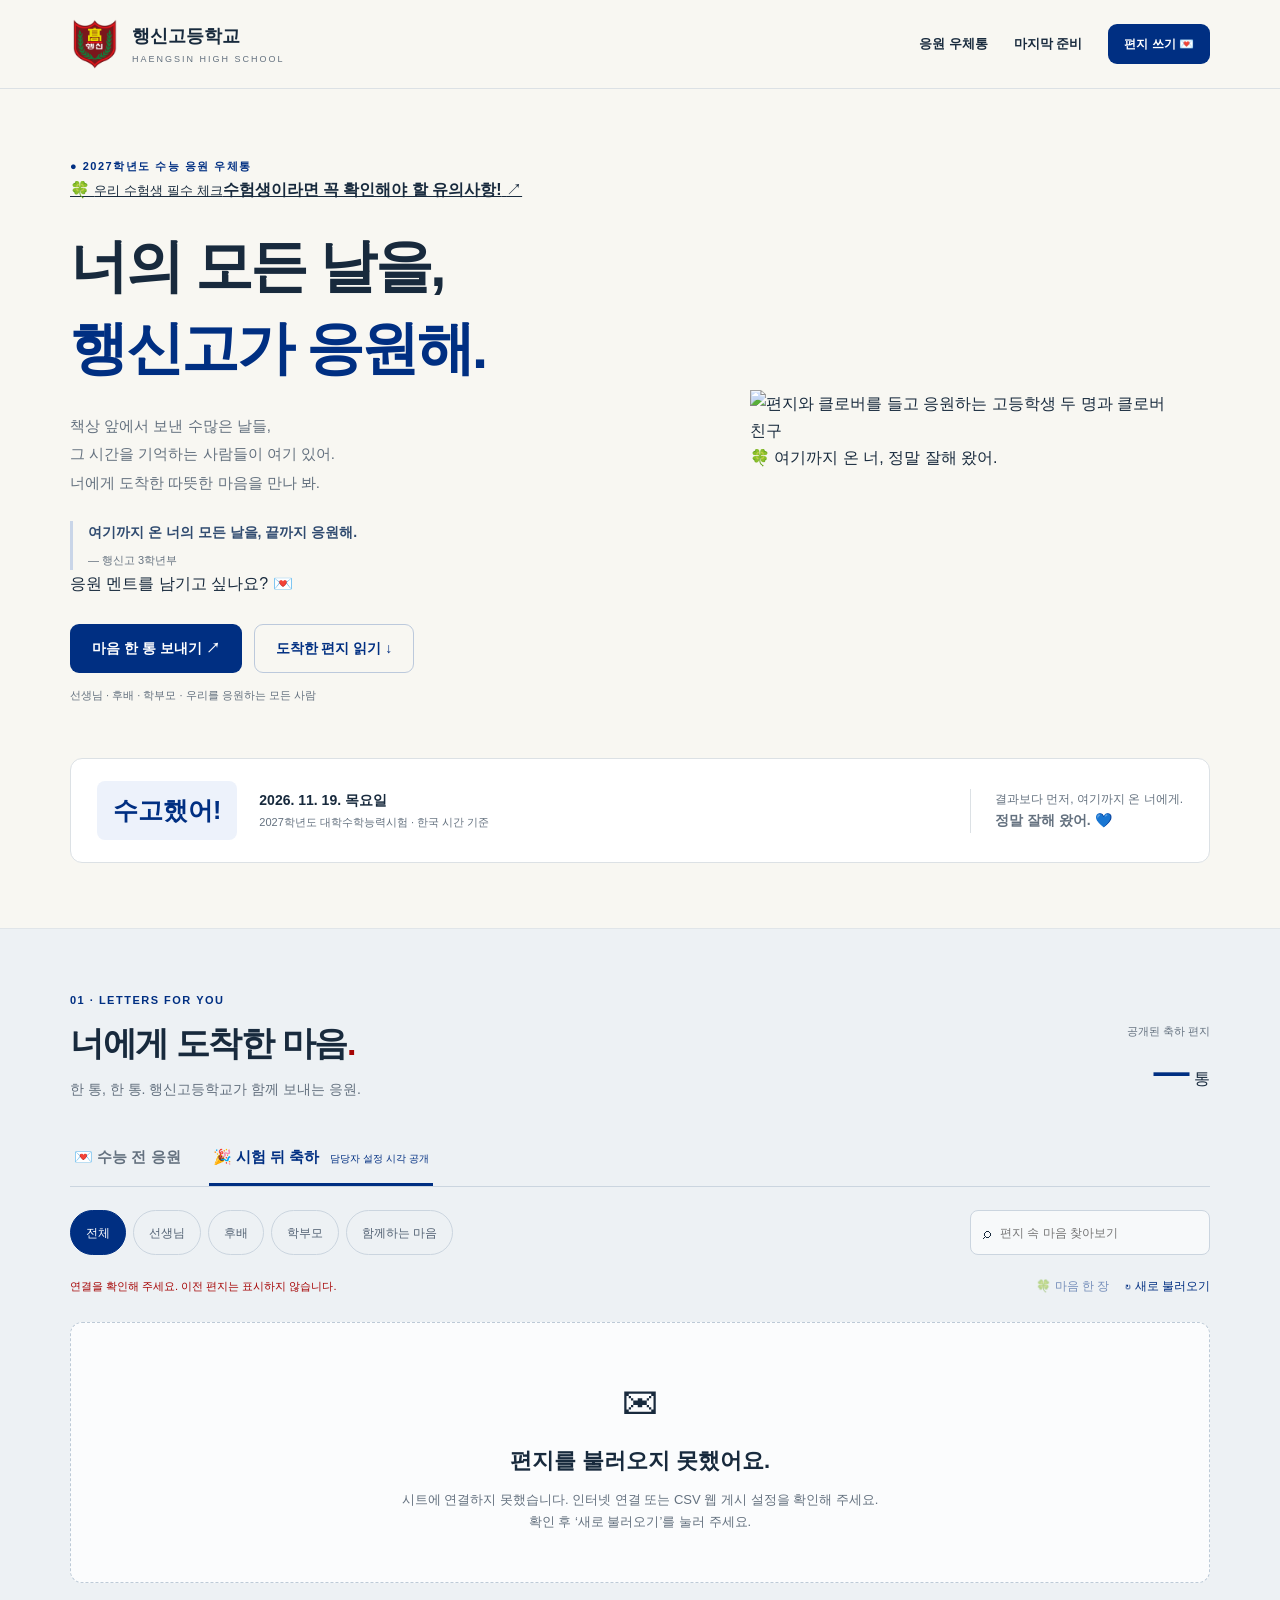
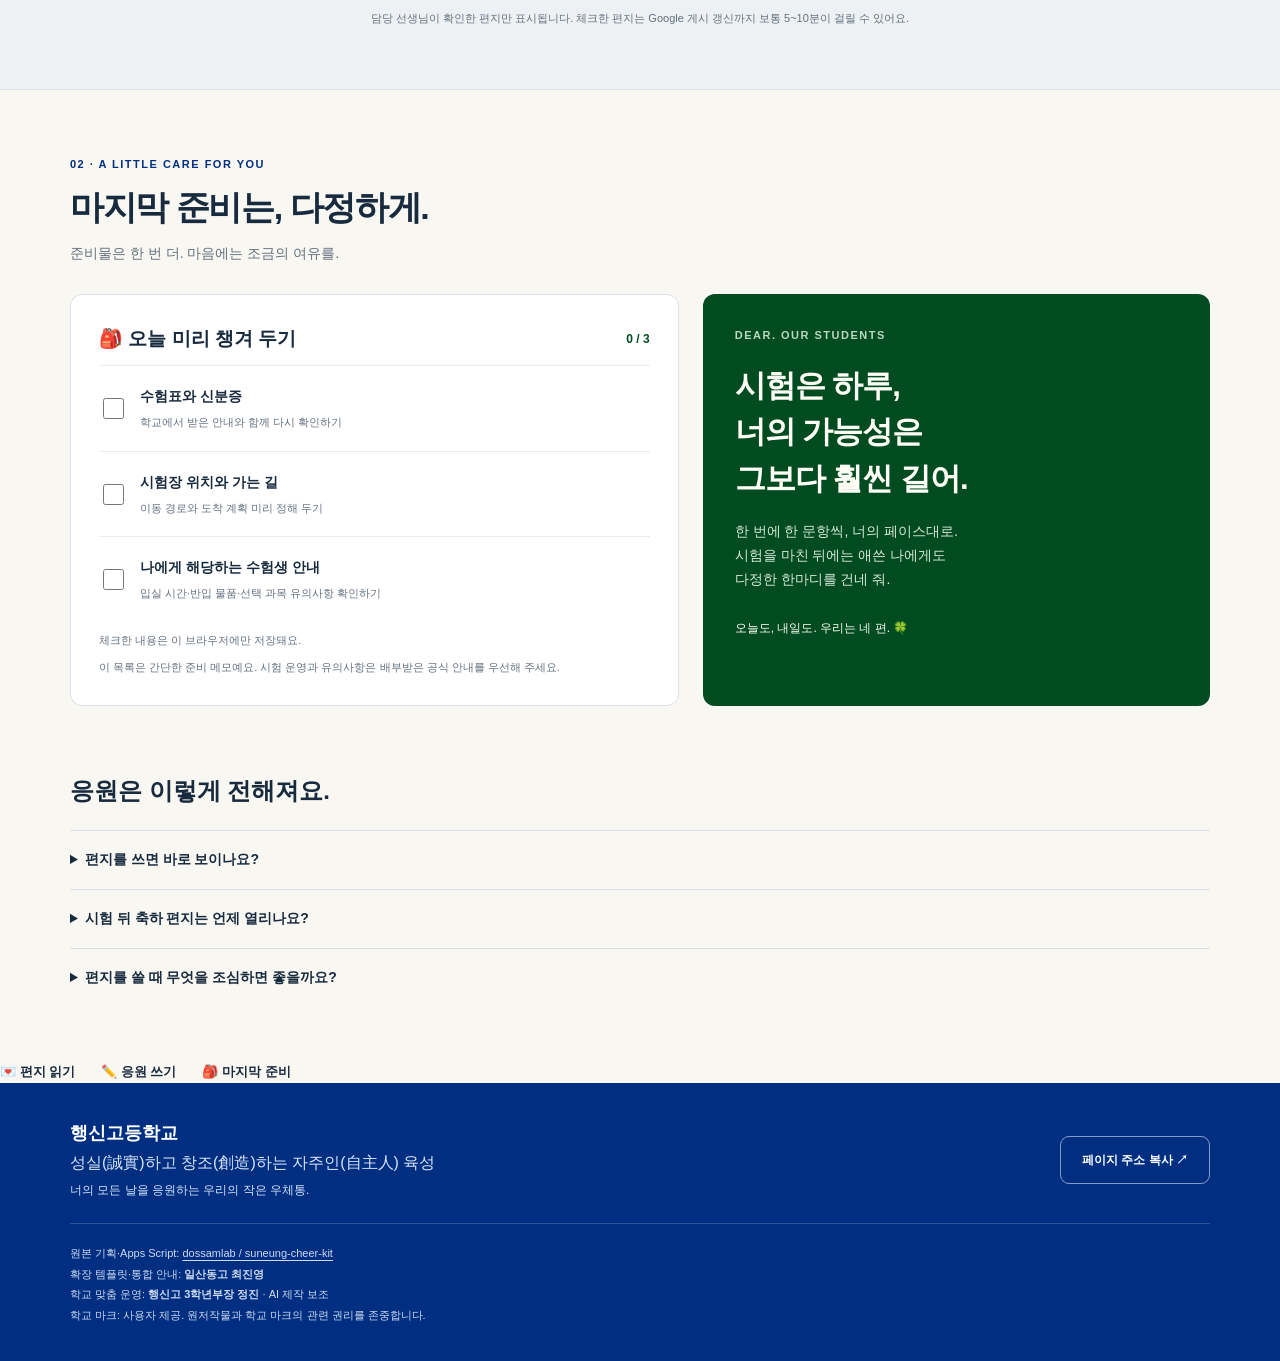
==== index.html @ b583b86b "Add files via upload" ====
<!doctype html>
<html lang="ko">
<head>
<meta charset="utf-8">
<meta name="viewport" content="width=device-width, initial-scale=1">
<meta name="theme-color" content="#002f82">
<meta name="description" content="행신고등학교 수험생에게 보내는 따뜻한 마음, 수능 응원 우체통">
<title>행신고등학교 · 수능 응원 우체통</title>
<link rel="icon" href="./favicon.png" type="image/png">
<meta property="og:type" content="website">
<meta property="og:title" content="행신고등학교 · 수능 응원 우체통">
<meta property="og:description" content="너의 모든 날을, 행신고가 응원해. 선생님·후배·학부모의 따뜻한 편지를 만나 보세요.">
<link rel="stylesheet" href="./assets/fonts.css">
<link rel="preload" href="./assets/cheer-students.webp" as="image">

<!--
원본 기획·Google Apps Script: dossamlab / suneung-cheer-kit
https://github.com/dossamlab/suneung-cheer-kit

일산동고 맞춤 기획·추가 개발: 일산동고 최진영
AI 제작 보조. 학교 맞춤 화면·모바일 경험·데이터 표시 기능을 개선했습니다.

기존 window.SCHOOL 설정과 from,text,type,group CSV 형식을 사용합니다.
본 패키지는 02_구글연동의 독립 연동 코드를 사용합니다.
원저작물·학교 마크의 권리를 존중합니다.
출처 표시는 원제작자의 별도 승인이나 공동제작을 의미하지 않습니다.
-->

<style>
:root {
  --blue: #002f82;
  --green: #004c20;
  --red: #a50404;
  --ink: #182a3d;
  --muted: #64717f;
  --line: #dce1e5;
  --cream: #f8f7f2;
}

* { box-sizing: border-box; }

html {
  scroll-behavior: smooth;
  scroll-padding-top: 24px;
}

body {
  margin: 0;
  background: var(--cream);
  color: var(--ink);
  font-family:
    -apple-system, BlinkMacSystemFont, "Segoe UI",
    "Apple SD Gothic Neo", "Malgun Gothic", sans-serif;
  line-height: 1.7;
  word-break: keep-all;
}

[hidden] { display: none !important; }

a { color: inherit; }
button, input { font: inherit; }
button { cursor: pointer; }
button:disabled { opacity: .5; cursor: default; }
h1, h2, h3, p { margin: 0; }

button, a, input, summary {
  -webkit-tap-highlight-color: transparent;
}

:focus-visible {
  outline: 3px solid #b66c20;
  outline-offset: 4px;
}

.wrap {
  width: min(1140px, calc(100% - 48px));
  margin: auto;
}

.skip {
  position: absolute;
  top: -80px;
  left: 16px;
  z-index: 10;
  background: var(--blue);
  color: #fff;
  padding: 10px;
}

.skip:focus { top: 10px; }

/* 상단 */
header { border-bottom: 1px solid var(--line); }

.header-inner {
  min-height: 88px;
  display: flex;
  align-items: center;
  justify-content: space-between;
  gap: 20px;
}

.brand {
  display: flex;
  align-items: center;
  gap: 12px;
  text-decoration: none;
}

.brand img {
  width: 50px;
  height: 50px;
  object-fit: contain;
}

.logo-fallback {
  width: 50px;
  height: 50px;
  display: grid;
  place-items: center;
  border-radius: 50%;
  background: var(--blue);
  color: #fff;
  font-size: 12px;
  font-weight: 800;
  letter-spacing: 1px;
  flex-shrink: 0;
}

.brand strong {
  display: block;
  font-size: 18px;
}

.brand small {
  display: block;
  font-size: 9px;
  letter-spacing: 2px;
  color: var(--muted);
}

nav {
  display: flex;
  align-items: center;
  gap: 26px;
  font-size: 13px;
  font-weight: 700;
}

nav > a { text-decoration: none; }

.btn {
  display: inline-flex;
  align-items: center;
  justify-content: center;
  gap: 8px;
  border: 1px solid transparent;
  border-radius: 9px;
  padding: 13px 21px;
  min-height: 48px;
  background: var(--blue);
  color: #fff;
  font-size: 14px;
  font-weight: 700;
  text-decoration: none;
  line-height: 1.5;
}

.btn:hover { background: #164b98; }

.btn.light {
  background: transparent;
  color: var(--blue);
  border-color: #bcc9dc;
}

.btn.small {
  padding: 10px 15px;
  min-height: 40px;
  font-size: 12px;
}

.form-link[aria-disabled="true"] {
  opacity: .5;
  cursor: help;
}

/* 첫 화면 */
.hero {
  display: grid;
  grid-template-columns: 1.2fr 1fr;
  gap: 40px;
  align-items: center;
  padding: 68px 0 54px;
}

.hero > * { min-width: 0; }

.eyebrow {
  color: var(--blue);
  font-size: 11px;
  font-weight: 800;
  letter-spacing: 1.5px;
}

.hero h1 {
  margin: 22px 0;
  font-size: clamp(36px, 4.6vw, 58px);
  line-height: 1.42;
  letter-spacing: -2.5px;
}

.hero h1 span { color: var(--blue); }

.intro {
  font-size: 15px;
  color: var(--muted);
  line-height: 1.9;
}

.school-message {
  margin-top: 24px;
  padding-left: 15px;
  border-left: 3px solid #c9d5e8;
}

.school-message p {
  font-size: 14px;
  color: #304b70;
  font-weight: 600;
  white-space: pre-wrap;
  overflow-wrap: anywhere;
}

.school-message small {
  display: block;
  margin-top: 6px;
  color: var(--muted);
  font-size: 11px;
}

.actions {
  display: flex;
  flex-wrap: wrap;
  gap: 12px;
  margin-top: 27px;
}

.micro {
  color: var(--muted);
  font-size: 11px;
  margin-top: 13px;
}

/* 이미지 파일 없이 그리는 편지 봉투 */
.art {
  position: relative;
  height: 420px;
  max-width: 430px;
  width: 100%;
  justify-self: center;
  isolation: isolate;
}

.orbit {
  position: absolute;
  inset: 6px 0;
  border: 1px dashed #cad3dd;
  border-radius: 50%;
}

.paper {
  position: absolute;
  top: 5px;
  left: 18%;
  width: 69%;
  height: 320px;
  transform: rotate(6deg);
  padding: 24px;
  background: #fffdf8;
  border: 1px solid #e4e0d8;
  border-radius: 6px;
  box-shadow: 0 15px 35px #002f8210;
}

.paper small {
  display: block;
  color: var(--blue);
  font-size: 9px;
  letter-spacing: 1px;
  border-bottom: 1px solid var(--line);
  padding-bottom: 13px;
}

.paper p {
  font-size: 28px;
  font-weight: 800;
  line-height: 1.55;
  color: var(--blue);
  margin-top: 22px;
  letter-spacing: -1px;
}

.paper em {
  font-style: normal;
  color: var(--red);
}

.envelope {
  position: absolute;
  bottom: 24px;
  left: 2%;
  width: 92%;
  height: 205px;
  transform: rotate(-7deg);
  background: var(--blue);
  border-radius: 8px 8px 15px 15px;
  box-shadow: 0 18px 28px #002f8217;
}

.envelope::before {
  content: "";
  position: absolute;
  inset: 0;
  background: #154a9b;
  clip-path: polygon(0 0, 50% 58%, 100% 0, 100% 100%, 0 100%);
  border-radius: inherit;
}

.envelope::after {
  content: "";
  position: absolute;
  inset: 0;
  background: #073989;
  clip-path: polygon(0 100%, 50% 45%, 100% 100%);
  border-radius: inherit;
}

.seal {
  position: absolute;
  z-index: 1;
  top: 88px;
  left: calc(50% - 25px);
  width: 50px;
  height: 50px;
  display: grid;
  place-items: center;
  border-radius: 50%;
  background: var(--red);
  color: white;
  font-size: 25px;
  outline: 3px solid #bb2929;
}

.envelope-label {
  position: absolute;
  z-index: 1;
  bottom: 20px;
  left: 25px;
  font-size: 9px;
  letter-spacing: 2px;
  color: #d7e3ff;
}

.sticker {
  position: absolute;
  z-index: 2;
  right: -1%;
  bottom: 55px;
  width: 110px;
  height: 110px;
  border-radius: 50%;
  background: var(--green);
  color: #fff;
  display: flex;
  flex-direction: column;
  align-items: center;
  justify-content: center;
  transform: rotate(10deg);
  outline: 1px dashed #b9d9bc;
  outline-offset: -8px;
}

.sticker small { font-size: 11px; }
.sticker strong { font-size: 21px; }

.spark {
  position: absolute;
  right: 0;
  top: 3px;
  color: var(--red);
  font-size: 39px;
}

.clover {
  position: absolute;
  left: 0;
  top: 95px;
  font-size: 26px;
}

/* 날짜 안내 */
.ribbon {
  display: flex;
  align-items: center;
  gap: 22px;
  padding: 22px 26px;
  background: #fff;
  border: 1px solid var(--line);
  border-radius: 12px;
  margin-bottom: 65px;
}

.dday {
  background: #edf2fb;
  color: var(--blue);
  font-size: 25px;
  font-weight: 800;
  padding: 8px 16px;
  border-radius: 8px;
  white-space: nowrap;
}

.ribbon strong {
  display: block;
  font-size: 14px;
}

.ribbon small {
  display: block;
  color: var(--muted);
  font-size: 11px;
}

.ribbon-note {
  margin-left: auto;
  padding-left: 24px;
  border-left: 1px solid var(--line);
  font-size: 12px;
  color: var(--muted);
}

/* 응원 우체통 */
.wall {
  background: #edf1f4;
  border-block: 1px solid #e0e5e9;
  padding: 62px 0;
}

.section-head {
  display: flex;
  justify-content: space-between;
  align-items: flex-end;
  gap: 20px;
  margin-bottom: 28px;
}

.section-head h2 {
  font-size: 34px;
  letter-spacing: -1.4px;
  line-height: 1.45;
  margin-top: 9px;
}

.section-head p:not(.eyebrow) {
  font-size: 14px;
  color: var(--muted);
  margin-top: 10px;
}

.count {
  text-align: right;
  white-space: nowrap;
}

.count small {
  display: block;
  font-size: 11px;
  color: var(--muted);
}

.count strong {
  color: var(--blue);
  font-size: 36px;
}

.tabs {
  display: flex;
  gap: 24px;
  border-bottom: 1px solid #cbd5df;
}

.tab {
  border: 0;
  border-bottom: 3px solid transparent;
  background: transparent;
  padding: 14px 4px;
  color: var(--muted);
  font-size: 15px;
  font-weight: 700;
}

.tab[aria-pressed="true"] {
  color: var(--blue);
  border-bottom-color: var(--blue);
}

.tab small {
  font-size: 10px;
  margin-left: 7px;
  font-weight: 400;
}

.toolbar {
  display: flex;
  justify-content: space-between;
  gap: 15px;
  margin: 23px 0 16px;
}

.filters {
  display: flex;
  flex-wrap: wrap;
  gap: 7px;
}

.filter {
  border: 1px solid #cbd5df;
  background: transparent;
  color: #536274;
  font-size: 12px;
  padding: 8px 15px;
  border-radius: 25px;
}

.filter[aria-pressed="true"] {
  background: var(--blue);
  border-color: var(--blue);
  color: white;
}

.search {
  display: flex;
  align-items: center;
  gap: 7px;
  border: 1px solid #cbd5df;
  background: #fff9;
  padding: 8px 12px;
  border-radius: 8px;
  width: 240px;
}

.search input {
  width: 100%;
  min-width: 0;
  background: transparent;
  border: 0;
  color: var(--ink);
  font-size: 12px;
}

.search:focus-within { outline: 2px solid var(--blue); }
.search input:focus-visible { outline: 0; }

.subbar {
  display: flex;
  justify-content: space-between;
  align-items: center;
  gap: 15px;
  margin-bottom: 20px;
}

.status {
  font-size: 11px;
  color: var(--muted);
}

.status.error { color: var(--red); }

.tools {
  display: flex;
  gap: 16px;
  flex-shrink: 0;
}

.text-btn {
  border: 0;
  background: none;
  color: var(--blue);
  padding: 5px 0;
  font-size: 12px;
}

.text-btn:hover { text-decoration: underline; }

.grid {
  display: grid;
  grid-template-columns: repeat(3, minmax(0, 1fr));
  gap: 18px;
  align-items: start;
}

/* 편지 카드 */
.card {
  position: relative;
  background: #fff;
  border: 1px solid #dbe2e8;
  border-top: 4px solid var(--blue);
  border-radius: 10px;
  padding: 22px;
  min-height: 245px;
  display: flex;
  flex-direction: column;
  scroll-margin-top: 30px;
}

.card.junior { border-top-color: var(--green); }
.card.parent { border-top-color: var(--red); }
.card.other { border-top-color: #8c7d64; }

.card-top {
  display: flex;
  align-items: center;
  justify-content: space-between;
  gap: 10px;
}

.badge {
  background: #edf2fb;
  color: var(--blue);
  font-size: 11px;
  padding: 3px 8px;
  border-radius: 4px;
}

.junior .badge { background: #edf4ef; color: var(--green); }
.parent .badge { background: #fbeeed; color: var(--red); }
.other .badge { background: #f4f0e9; color: #766247; }

.number {
  font-size: 10px;
  color: #98a6b6;
}

.card-text {
  white-space: pre-wrap;
  overflow-wrap: anywhere;
  word-break: normal;
  line-height: 1.9;
  font-size: 15px;
  margin: 20px 0;
  display: -webkit-box;
  -webkit-box-orient: vertical;
  -webkit-line-clamp: 4;
  overflow: hidden;
}

.card.expanded .card-text { display: block; }

.card-bottom {
  display: flex;
  justify-content: space-between;
  align-items: center;
  gap: 10px;
  margin-top: auto;
  font-size: 11px;
}

.card-from {
  color: var(--muted);
  overflow-wrap: anywhere;
  min-width: 0;
}

.card-bottom button {
  white-space: nowrap;
  font-size: 11px;
}

.card.highlight {
  outline: 3px solid #c6923c;
  outline-offset: 3px;
}

.empty {
  grid-column: 1 / -1;
  background: #ffffffc0;
  border: 1px dashed #bdcad7;
  border-radius: 12px;
  text-align: center;
  padding: 48px 20px;
}

.empty-icon { font-size: 36px; }

.empty h3 {
  margin: 10px 0;
  font-size: 22px;
}

.empty p {
  font-size: 13px;
  color: var(--muted);
  white-space: pre-line;
}

.more-wrap {
  text-align: center;
  margin-top: 26px;
}

.footnote {
  text-align: center;
  color: var(--muted);
  font-size: 11px;
  margin-top: 24px;
}

/* 준비 체크 */
.prepare { padding: 65px 0; }

.prepare-grid {
  display: grid;
  grid-template-columns: 1.2fr 1fr;
  gap: 24px;
}

.check-panel {
  padding: 28px;
  background: #fff;
  border: 1px solid var(--line);
  border-radius: 12px;
}

.check-title {
  display: flex;
  justify-content: space-between;
  align-items: center;
  gap: 10px;
  margin-bottom: 10px;
}

.check-title h3 { font-size: 19px; }

.check-title span {
  font-size: 12px;
  color: var(--green);
  font-weight: 700;
}

.check-row {
  display: flex;
  gap: 13px;
  align-items: center;
  padding: 19px 0;
  border-top: 1px solid #e8ecef;
  cursor: pointer;
}

.check-row input {
  width: 21px;
  height: 21px;
  accent-color: var(--green);
  flex-shrink: 0;
}

.check-row strong {
  display: block;
  font-size: 14px;
}

.check-row small {
  display: block;
  font-size: 11px;
  color: var(--muted);
  margin-top: 4px;
}

.check-note {
  font-size: 11px;
  color: var(--muted);
  margin-top: 9px;
}

.care {
  background: var(--green);
  color: #fffdf5;
  border-radius: 12px;
  padding: 32px;
}

.care .eyebrow { color: #bdd7be; }

.care h3 {
  font-size: 31px;
  line-height: 1.5;
  margin: 18px 0;
  letter-spacing: -1px;
}

.care p:not(.eyebrow) {
  font-size: 14px;
  color: #d9e7d9;
}

.care small {
  display: block;
  margin-top: 26px;
  font-size: 12px;
}

/* 안내와 출처 */
.faq { padding-bottom: 55px; }

.faq h2 {
  font-size: 24px;
  margin-bottom: 18px;
}

.faq details {
  border-top: 1px solid var(--line);
  padding: 17px 0;
}

.faq summary {
  cursor: pointer;
  font-size: 14px;
  font-weight: 700;
}

.faq details p {
  margin-top: 12px;
  font-size: 13px;
  color: var(--muted);
  max-width: 850px;
  line-height: 1.9;
}

footer {
  background: var(--blue);
  color: #d9e4f9;
  padding: 35px 0;
}

.footer-top {
  display: flex;
  justify-content: space-between;
  gap: 20px;
  align-items: center;
  margin-bottom: 22px;
}

.footer-top strong {
  font-size: 18px;
  color: #fff;
}

.footer-top small {
  display: block;
  font-size: 12px;
  margin-top: 4px;
}

footer .btn {
  background: transparent;
  border-color: #849fc6;
  font-size: 12px;
}

.credits {
  border-top: 1px solid #ffffff2b;
  padding-top: 19px;
  font-size: 11px;
  color: #cedaf0;
  line-height: 1.9;
}

.credits a { text-underline-offset: 3px; }

.share-box {
  margin-top: 14px;
  font-size: 12px;
}

.share-box input {
  width: 100%;
  padding: 10px;
  margin-top: 7px;
  background: #fff;
  border: 0;
  border-radius: 5px;
  color: var(--ink);
}

.toast {
  position: fixed;
  left: 50%;
  bottom: 20px;
  transform: translateX(-50%);
  max-width: 90vw;
  padding: 12px 20px;
  background: #182a3d;
  color: #fff;
  border-radius: 9px;
  font-size: 13px;
  box-shadow: 0 5px 30px #0003;
  z-index: 20;
}

noscript p {
  padding: 20px;
  background: #fff0e9;
  color: #7e2600;
}

/* 태블릿 */
@media (min-width: 1000px) {
  .hero { min-height: 565px; }
}

@media (max-width: 850px) {
  header nav > a:not(.btn) { display: none; }
  .hero { gap: 18px; }
  .hero h1 { font-size: 39px; }
  .art { height: 355px; }
  .paper { height: 280px; padding: 19px; }
  .paper p { font-size: 25px; }
  .envelope { height: 175px; }
  .seal { top: 75px; }
  .sticker { width: 92px; height: 92px; bottom: 45px; }
  .sticker strong { font-size: 18px; }
  .ribbon-note { display: none; }
  .grid { grid-template-columns: repeat(2, minmax(0, 1fr)); }
  .toolbar { flex-wrap: wrap; }
  .search { width: 100%; }
  .prepare-grid { grid-template-columns: 1fr 1fr; }
  .care { padding: 27px; }
  .care h3 { font-size: 27px; }
}

/* 휴대전화 */
@media (max-width: 600px) {
  .wrap { width: calc(100% - 36px); }
  .header-inner { min-height: 75px; gap: 8px; }
  .brand { gap: 9px; }
  .brand img, .logo-fallback { width: 40px; height: 40px; }
  .brand strong { font-size: 15px; }
  .brand small { font-size: 8px; letter-spacing: 1px; }
  nav { gap: 0; }
  nav .btn { padding: 9px 12px; font-size: 11px; }

  .hero {
    grid-template-columns: minmax(0, 1fr);
    padding: 38px 0 26px;
    gap: 30px;
  }

  .hero h1 { font-size: 39px; letter-spacing: -2px; }
  .intro { font-size: 14px; }
  .art { width: 320px; max-width: 100%; height: 340px; }
  .paper p { font-size: 25px; }
  .ribbon { padding: 17px; gap: 15px; margin-bottom: 38px; }
  .dday { font-size: 21px; padding: 7px 12px; }
  .ribbon strong { font-size: 12px; }
  .ribbon small { font-size: 10px; }
  .wall { padding: 39px 0; }
  .section-head { gap: 10px; }
  .section-head h2 { font-size: 28px; }
  .section-head p:not(.eyebrow) { font-size: 12px; }
  .count strong { font-size: 28px; }
  .count small { font-size: 10px; }
  .tabs { gap: 20px; }
  .tab { font-size: 13px; }
  .tab small { display: block; margin-left: 0; font-size: 10px; }
  .filter { font-size: 11px; padding: 8px 12px; }
  .subbar { align-items: flex-start; flex-direction: column; gap: 8px; }
  .grid { grid-template-columns: 1fr; }
  .card { min-height: 220px; }
  .prepare { padding: 42px 0; }
  .prepare-grid { grid-template-columns: 1fr; }
  .check-panel, .care { padding: 24px; }
  .care h3 { font-size: 30px; }
  .footer-top { align-items: flex-start; }
  .footer-top strong { font-size: 16px; }
  .footer-top .btn { padding: 10px 12px; }
  .faq { padding-bottom: 35px; }
  .actions .btn { font-size: 13px; }
}

@media (prefers-reduced-motion: reduce) {
  html { scroll-behavior: auto; }
}
</style>
<link rel="stylesheet" href="./assets/site.css">
</head>

<body>
<a class="skip" href="#wall">응원 편지로 바로 가기</a>

<header>
  <div class="wrap header-inner">
    <a class="brand" href="#" aria-label="페이지 처음으로">
      <img
        data-school-logo src="./school-logo.png"
        alt=""
        width="50"
        height="50"
        onerror="this.hidden=true;this.nextElementSibling.hidden=false"
      >
      <span class="logo-fallback" hidden aria-hidden="true">학교</span>
      <span>
        <strong data-school>행신고등학교</strong>
        <small data-school-en>HAENGSIN HIGH SCHOOL</small>
      </span>
    </a>

    <nav aria-label="주요 메뉴">
      <a href="#wall">응원 우체통</a>
      <a href="#prepare">마지막 준비</a>
      <a
        class="btn small form-link"
        target="_blank"
        rel="noopener noreferrer"
      >편지 쓰기 💌</a>
    </nav>
  </div>
</header>

<main>
  <section class="wrap hero" aria-labelledby="hero-title">
    <div>
      <p class="eyebrow">● <span data-exam-year>2027학년도</span> 수능 응원 우체통</p>
      <a class="student-notice" data-guide-link href="./exam-guide.html">
        <span class="notice-icon" aria-hidden="true">🍀</span>
        <span><small>우리 수험생 필수 체크</small><strong>수험생이라면 꼭 확인해야 할 유의사항!</strong></span>
        <span class="notice-arrow" aria-hidden="true">↗</span>
      </a>

      <h1 id="hero-title">
        너의 모든 날을,<br>
        <span id="hero-school">행신고가 응원해.</span>
      </h1>

      <p class="intro">
        책상 앞에서 보낸 수많은 날들,<br>
        그 시간을 기억하는 사람들이 여기 있어.<br>
        너에게 도착한 따뜻한 마음을 만나 봐.
      </p>

      <div class="school-message">
        <p id="school-message"></p>
        <small id="school-sign"></small>
      </div>

      <p class="cheer-invite">응원 멘트를 남기고 싶나요? 💌</p>
      <div class="actions">
        <a
          class="btn form-link"
          target="_blank"
          rel="noopener noreferrer"
        >마음 한 통 보내기 ↗</a>
        <a class="btn light" href="#wall">도착한 편지 읽기 ↓</a>
      </div>

      <p class="micro">
        선생님 · 후배 · 학부모 · 우리를 응원하는 모든 사람
      </p>
    </div>

    <figure class="hero-visual">
      <div class="visual-halo" aria-hidden="true"></div>
      <img src="./assets/cheer-students.webp" width="960" height="960"
        alt="편지와 클로버를 들고 응원하는 고등학생 두 명과 클로버 친구" fetchpriority="high" decoding="async">
      <figcaption><span aria-hidden="true">🍀</span> 여기까지 온 너, 정말 잘해 왔어.</figcaption>
    </figure>
  </section>

  <div class="wrap ribbon">
    <span class="dday" id="dday">D-DAY</span>
    <div>
      <strong data-exam-date>2026. 11. 19. 목요일</strong>
      <small><span data-exam-year>2027학년도</span> 대학수학능력시험 · 한국 시간 기준</small>
    </div>
    <p class="ribbon-note">
      결과보다 먼저, 여기까지 온 너에게.<br>
      <strong>정말 잘해 왔어. 💙</strong>
    </p>
  </div>

  <section class="wall" id="wall" aria-labelledby="wall-title">
    <div class="wrap">
      <div class="section-head">
        <div>
          <p class="eyebrow">01 · LETTERS FOR YOU</p>
          <h2 id="wall-title">
            너에게 도착한 마음<span style="color:var(--red)">.</span>
          </h2>
          <p data-wall-intro>한 통, 한 통. 행신고등학교가 함께 보내는 응원.</p>
        </div>

        <div class="count">
          <small id="count-label">공개된 응원 편지</small>
          <strong id="letter-count">—</strong><span> 통</span>
        </div>
      </div>

      <div class="tabs" role="group" aria-label="편지 종류">
        <button
          type="button"
          class="tab"
          data-phase="before"
          aria-pressed="true"
        >💌 수능 전 응원</button>

        <button
          type="button"
          class="tab"
          data-phase="after"
          aria-pressed="false"
        >
          🎉 시험 뒤 축하
          <small data-open-short>담당자 설정 시각 공개</small>
        </button>
      </div>

      <div class="toolbar" id="toolbar">
        <div
          class="filters"
          role="group"
          aria-label="보내는 사람으로 골라 보기"
        >
          <button
            class="filter"
            type="button"
            data-group="all"
            aria-pressed="true"
          >전체</button>

          <button
            class="filter"
            type="button"
            data-group="teacher"
            aria-pressed="false"
          >선생님</button>

          <button
            class="filter"
            type="button"
            data-group="junior"
            aria-pressed="false"
          >후배</button>

          <button
            class="filter"
            type="button"
            data-group="parent"
            aria-pressed="false"
          >학부모</button>

          <button
            class="filter"
            type="button"
            data-group="other"
            aria-pressed="false"
          >함께하는 마음</button>
        </div>

        <label class="search">
          <span aria-hidden="true">⌕</span>
          <input
            type="search"
            id="search"
            aria-label="편지 내용 또는 보내는 사람 검색"
            placeholder="편지 속 마음 찾아보기"
          >
        </label>
      </div>

      <div class="subbar">
        <p
          id="status"
          class="status"
          role="status"
          aria-live="polite"
        >편지를 불러오는 중입니다.</p>

        <div class="tools">
          <button class="text-btn" id="random" type="button">
            🍀 마음 한 장
          </button>
          <button class="text-btn" id="refresh" type="button">
            ↻ 새로 불러오기
          </button>
        </div>
      </div>

      <div class="grid" id="letters" aria-busy="true"></div>

      <div class="more-wrap">
        <button class="btn light" id="more" type="button" hidden>
          편지 더 읽기 ↓
        </button>
      </div>

      <p class="footnote">
        담당 선생님이 확인한 편지만 표시됩니다.
        체크한 편지는 Google 게시 갱신까지 보통 5~10분이 걸릴 수 있어요.
      </p>
    </div>
  </section>

  <section
    class="wrap prepare"
    id="prepare"
    aria-labelledby="prepare-title"
  >
    <div class="section-head">
      <div>
        <p class="eyebrow">02 · A LITTLE CARE FOR YOU</p>
        <h2 id="prepare-title">마지막 준비는, 다정하게.</h2>
        <p>준비물은 한 번 더. 마음에는 조금의 여유를.</p>
      </div>
    </div>

    <div class="prepare-grid">
      <div class="check-panel">
        <div class="check-title">
          <h3>🎒 오늘 미리 챙겨 두기</h3>
          <span id="progress">0 / 3</span>
        </div>

        <label class="check-row">
          <input type="checkbox" data-check="documents">
          <span>
            <strong>수험표와 신분증</strong>
            <small>학교에서 받은 안내와 함께 다시 확인하기</small>
          </span>
        </label>

        <label class="check-row">
          <input type="checkbox" data-check="route">
          <span>
            <strong>시험장 위치와 가는 길</strong>
            <small>이동 경로와 도착 계획 미리 정해 두기</small>
          </span>
        </label>

        <label class="check-row">
          <input type="checkbox" data-check="guide">
          <span>
            <strong>나에게 해당하는 수험생 안내</strong>
            <small>
              입실 시간·반입 물품·선택 과목 유의사항 확인하기
            </small>
          </span>
        </label>

        <p class="check-note" id="save-note">
          체크한 내용은 이 브라우저에만 저장돼요.
        </p>
        <p class="check-note">
          이 목록은 간단한 준비 메모예요.
          시험 운영과 유의사항은 배부받은 공식 안내를 우선해 주세요.
        </p>
      </div>

      <div class="care">
        <p class="eyebrow">DEAR. OUR STUDENTS</p>
        <h3>
          시험은 하루,<br>
          너의 가능성은<br>
          그보다 훨씬 길어.
        </h3>
        <p>
          한 번에 한 문항씩, 너의 페이스대로.<br>
          시험을 마친 뒤에는 애쓴 나에게도<br>
          다정한 한마디를 건네 줘.
        </p>
        <small>오늘도, 내일도. 우리는 네 편. 🍀</small>
      </div>
    </div>
  </section>

  <section class="wrap resources" id="resources" hidden aria-labelledby="resources-title">
    <p class="eyebrow">FOR EXAM DAY</p>
    <h2 id="resources-title">수험생 안내, 한눈에.</h2>
    <p>학교에서 배부한 자료와 안내 영상을 확인해 주세요.</p>
    <div class="resource-grid" id="resource-grid"></div>
  </section>
  <section class="wrap faq" aria-labelledby="faq-title">
    <h2 id="faq-title">응원은 이렇게 전해져요.</h2>

    <details>
      <summary>편지를 쓰면 바로 보이나요?</summary>
      <p>
        구글 설문으로 보낸 편지는 담당 선생님이 확인합니다.
        응답 시트에서 ‘반영’에 체크한 편지만 공개용 데이터에 포함돼요.
        체크 후 Google 게시 갱신까지 보통 5~10분이 걸릴 수 있어요.
        화면은 1분마다 자동으로 다시 확인합니다.
      </p>
    </details>

    <details>
      <summary>시험 뒤 축하 편지는 언제 열리나요?</summary>
      <p>
        <span data-open-full>담당자가 설정한 공개 시각</span>부터 이 화면에서 볼 수 있습니다.
        이는 편지 공개 시각이며, 모든 수험생의 시험 종료 시각을 뜻하지 않습니다.
        자신의 시험을 모두 마친 뒤 확인해 주세요.
        화면의 시간 판단에는 기기 시계가 사용됩니다.
      </p>
    </details>

    <details>
      <summary>편지를 쓸 때 무엇을 조심하면 좋을까요?</summary>
      <p>
        이름 대신 ‘3반 담임’, ‘2학년 후배’처럼 적어 주세요.
        연락처 등 개인정보와 다른 사람의 사적인 이야기는 넣지 말아 주세요.
        결과를 재촉하기보다 지금까지의 노력에 따뜻한 마음을 보내 주세요.
        수정·삭제가 필요하면 담당 선생님께 요청해 주세요.
      </p>
    </details>

    
  </section>
  
</main>
<nav class="mobile-nav" aria-label="휴대전화 빠른 메뉴">
  <a href="#wall"><span aria-hidden="true">💌</span> 편지 읽기</a>
  <a class="form-link mobile-write" target="_blank" rel="noopener noreferrer"><span aria-hidden="true">✏️</span> 응원 쓰기</a>
  <a href="#prepare"><span aria-hidden="true">🎒</span> 마지막 준비</a>
</nav>

<footer>
  <div class="wrap">
    <div class="footer-top">
      <div>
        <strong data-school>행신고등학교</strong>
        <p class="school-motto"><span data-motto>성실(誠實)하고 창조(創造)하는 자주인(自主人) 육성</span></p>
        <small>너의 모든 날을 응원하는 우리의 작은 우체통.</small>
      </div>

      <button class="btn" type="button" id="share">
        페이지 주소 복사 ↗
      </button>
    </div>

    <p class="credits">
      원본 기획·Apps Script:
      <a
        href="https://github.com/dossamlab/suneung-cheer-kit"
        target="_blank"
        rel="noopener noreferrer"
      >dossamlab / suneung-cheer-kit</a><br>
      확장 템플릿·통합 안내: <strong>일산동고 최진영</strong><br>학교 맞춤 운영: <strong data-school-credit>행신고 3학년부장 정진</strong>
      · AI 제작 보조<br>
      학교 마크: 사용자 제공.
      원저작물과 학교 마크의 관련 권리를 존중합니다.
    </p>

    <label class="share-box" id="share-box" hidden>
      아래 주소를 선택해 복사해 주세요.
      <input id="share-url" readonly aria-label="이 페이지 주소">
    </label>
  </div>
</footer>

<div class="toast" id="toast" role="status" hidden></div>

<noscript>
  <p>응원 편지를 보려면 브라우저의 JavaScript를 켜 주세요.</p>
</noscript>

<!-- 기존 config.js를 같은 폴더에 둡니다. -->
<script src="./config.js"></script>
<script src="./assets/school-ui.js"></script>

<script>
(() => {
  'use strict';

  const $ = selector => document.querySelector(selector);
  const $$ = selector => Array.from(document.querySelectorAll(selector));

  const cfg =
    window.SCHOOL && typeof window.SCHOOL === 'object'
      ? window.SCHOOL
      : {};

  // 제공받은 Apps Script의 축하 편지 공개 시각과 같습니다.
  // 모든 수험생의 시험 종료 시각을 의미하지 않습니다.
  const openValue = Date.parse(cfg.openAt || '2026-11-19T16:37:00+09:00');
  const OPEN_AT = Number.isFinite(openValue) ? openValue : Infinity;
  const openLabel = Number.isFinite(OPEN_AT) ? new Intl.DateTimeFormat('ko-KR', {timeZone:'Asia/Seoul',year:'numeric',month:'long',day:'numeric',hour:'2-digit',minute:'2-digit',hour12:false}).format(new Date(OPEN_AT)) : '담당자 안내 시각';
  const EXAM_AT = Date.parse(cfg.examDate || '2026-11-19T00:00:00+09:00');

  const GROUPS = {
    teacher: '선생님',
    junior: '후배',
    parent: '학부모',
    other: '함께하는 마음'
  };

  const state = {
    rows: [],
    phase: Date.now() >= OPEN_AT ? 'after' : 'before',
    group: 'all',
    query: '',
    limit: 12,
    loaded: false,
    busy: false,
    error: '',
    lastAttempt: 0,
    unlocked: Date.now() >= OPEN_AT
  };

  const plain = (value, fallback) =>
    typeof value === 'string' && value.trim()
      ? value.trim()
      : fallback;

  /* 학교 설정 적용 */
  const name = plain(cfg.name, '행신고등학교');

  $$('[data-school]').forEach(node => {
    node.textContent = name;
  });

  $('#hero-school').textContent =
    plain(cfg.shortName, name.replace(/고등학교$/, '고')) + '가 응원해.';

  $('#school-message').textContent = plain(
    cfg.message,
    '투자한 노력과 시간이 너를 배신하지 않을 거야.'
  ).replace(/\s*\/\s*/g, '\n');

  $('#school-sign').textContent =
    '— ' + plain(cfg.sign, '행신고 3학년부');

  document.title = name + ' · 수능 응원 우체통';

  /* 설정 주소 검사 */
  function safeURL(value, kind) {
    try {
      const url = new URL(value);

      if (
        url.protocol !== 'https:' ||
        url.username ||
        url.password
      ) {
        return '';
      }

      if (kind === 'sheet') {
        if (
          url.hostname !== 'docs.google.com' ||
          !url.pathname.startsWith('/spreadsheets/') ||
          url.searchParams.get('output') !== 'csv'
        ) {
          return '';
        }
      } else {
        const allowed =
          url.hostname === 'forms.gle' ||
          (
            url.hostname === 'docs.google.com' &&
            url.pathname.startsWith('/forms/')
          );

        if (!allowed) return '';
      }

      return url.href;
    } catch {
      return '';
    }
  }

  const sheet = safeURL(cfg.sheet, 'sheet');
  const form = safeURL(cfg.form, 'form');

  let toastTimer;

  function toast(message) {
    $('#toast').textContent = message;
    $('#toast').hidden = false;

    clearTimeout(toastTimer);

    toastTimer = setTimeout(() => {
      $('#toast').hidden = true;
    }, 4500);
  }

  $$('.form-link').forEach(link => {
    if (form) {
      link.href = form;
    } else {
      link.href = '#';
      link.setAttribute('aria-disabled', 'true');

      link.addEventListener('click', event => {
        event.preventDefault();
        toast('config.js의 form 주소를 확인해 주세요.');
      });
    }
  });

  /*
   * CSV 읽기
   * 쉼표, 따옴표, 셀 내부 줄바꿈, BOM을 처리합니다.
   * Apps Script가 만든 F1의 추가 안내 열은 사용하지 않습니다.
   */
  function parseCSV(text) {
    const input = text.replace(/^\uFEFF/, '');

    const rows = [];
    let row = [];
    let field = '';
    let quoted = false;

    for (let i = 0; i < input.length; i++) {
      const char = input[i];

      if (quoted) {
        if (char === '"' && input[i + 1] === '"') {
          field += '"';
          i++;
        } else if (char === '"') {
          quoted = false;
        } else {
          field += char;
        }
      } else if (char === '"' && field === '') {
        quoted = true;
      } else if (char === ',') {
        row.push(field);
        field = '';
      } else if (char === '\r' || char === '\n') {
        row.push(field);
        rows.push(row);
        row = [];
        field = '';

        if (char === '\r' && input[i + 1] === '\n') {
          i++;
        }
      } else {
        field += char;
      }
    }

    if (quoted) {
      throw new Error(
        'CSV의 따옴표가 닫히지 않았습니다. 공개용 탭을 확인해 주세요.'
      );
    }

    if (field !== '' || row.length) {
      row.push(field);
      rows.push(row);
    }

    return rows;
  }

  function decode(text) {
    if (/^\s*</.test(text)) {
      throw new Error(
        'CSV 대신 웹페이지가 반환되었습니다. 공개용 탭을 CSV로 게시했는지 확인해 주세요.'
      );
    }

    const table = parseCSV(text);

    if (!table.length) {
      throw new Error('공개용 탭의 머리글을 읽지 못했습니다.');
    }

    const header = table.shift().map(value =>
      value.trim().toLowerCase()
    );

    const columns = ['from', 'text', 'type', 'group'].map(key =>
      header.indexOf(key)
    );

    if (columns.some(index => index < 0)) {
      throw new Error(
        '공개용 탭에 from, text, type, group 머리글이 필요합니다.'
      );
    }

    const result = [];
    let skipped = 0;

    for (const row of table) {
      const body = (row[columns[1]] || '').trim();

      if (!body) continue;

      const type = (row[columns[2]] || '').trim().toLowerCase();

      // 알 수 없는 종류를 수능 전 편지로 잘못 공개하지 않습니다.
      if (type !== 'before' && type !== 'after') {
        skipped++;
        continue;
      }

      const group = (row[columns[3]] || '').trim().toLowerCase();

      result.push({
        from: (row[columns[0]] || '').trim() || '응원하는 사람',
        text: body,
        type,
        group: Object.hasOwn(GROUPS, group) ? group : 'other'
      });
    }

    return { rows: result, skipped };
  }

  /* 사용자 작성 내용은 HTML로 실행하지 않고 텍스트로 표시합니다. */
  function el(tag, className, text) {
    const node = document.createElement(tag);

    if (className) node.className = className;
    if (text !== undefined) node.textContent = text;

    return node;
  }

  function isLocked() {
    return state.phase === 'after' && Date.now() < OPEN_AT;
  }

  function filtered() {
    if (isLocked()) return [];

    return state.rows.filter(row =>
      row.type === state.phase &&
      (state.group === 'all' || row.group === state.group) &&
      (
        !state.query ||
        (row.from + ' ' + row.text)
          .toLocaleLowerCase()
          .includes(state.query)
      )
    );
  }

  function empty(icon, title, message) {
    const box = el('div', 'empty');
    const symbol = el('div', 'empty-icon', icon);

    symbol.setAttribute('aria-hidden', 'true');

    box.append(
      symbol,
      el('h3', '', title),
      el('p', '', message)
    );

    $('#letters').append(box);
  }

  function makeCard(row, index) {
    const card = el('article', 'card ' + row.group);
    const top = el('div', 'card-top');

    top.append(
      el('span', 'badge', GROUPS[row.group]),
      el(
        'span',
        'number',
        'LETTER ' + String(index + 1).padStart(2, '0')
      )
    );

    const body = el('p', 'card-text', row.text);
    body.id = 'letter-body-' + index;

    const bottom = el('div', 'card-bottom');
    const button = el('button', 'text-btn', '편지 펼치기 ↗');

    button.type = 'button';
    button.setAttribute('aria-expanded', 'false');
    button.setAttribute('aria-controls', body.id);

    button.addEventListener('click', () => {
      const expanded = card.classList.toggle('expanded');

      button.setAttribute('aria-expanded', String(expanded));
      button.textContent = expanded ? '접기 ↑' : '편지 펼치기 ↗';
    });

    bottom.append(
      el('span', 'card-from', 'FROM. ' + row.from),
      button
    );

    card.append(top, body, bottom);

    return card;
  }

  function render() {
    const locked = isLocked();

    $$('.tab').forEach(button => {
      button.setAttribute(
        'aria-pressed',
        String(button.dataset.phase === state.phase)
      );
    });

    $$('.filter').forEach(button => {
      button.setAttribute(
        'aria-pressed',
        String(button.dataset.group === state.group)
      );
    });

    $('#toolbar').hidden = locked;
    $('#letters').replaceChildren();

    $('#letters').setAttribute(
      'aria-busy',
      String(state.busy && !state.loaded)
    );

    $('#more').hidden = true;
    $('#random').disabled = true;

    $('#count-label').textContent =
      state.phase === 'after'
        ? '공개된 축하 편지'
        : '공개된 응원 편지';

    $('#letter-count').textContent =
      locked || !state.loaded
        ? '—'
        : String(
            state.rows.filter(row => row.type === state.phase).length
          );

    if (locked) {
      empty(
        '🔒',
        '아직 봉투를 열기 전이에요.',
        openLabel + '에 열려요.\n자신의 시험을 모두 마친 뒤 찾아와 주세요.'
      );
      return;
    }

    if (!state.loaded) {
      if (state.error) {
        empty(
          '✉',
          '편지를 불러오지 못했어요.',
          state.error + '\n확인 후 ‘새로 불러오기’를 눌러 주세요.'
        );
      } else {
        empty(
          '💌',
          '마음을 배달하고 있어요.',
          '공개된 응원 편지를 불러오는 중입니다.'
        );
      }
      return;
    }

    const list = filtered();

    if (!list.length) {
      const narrowed = state.query || state.group !== 'all';

      empty(
        '🍀',
        narrowed
          ? '조건에 맞는 편지가 없어요.'
          : '첫 번째 마음을 기다리고 있어요.',
        narrowed
          ? '검색어나 보내는 사람 분류를 바꿔 보세요.'
          : '‘편지 쓰기’로 응원을 보내 주세요.\n선생님이 확인한 편지가 이곳에 도착합니다.'
      );
      return;
    }

    const fragment = document.createDocumentFragment();

    list.slice(0, state.limit).forEach((row, index) => {
      fragment.append(makeCard(row, index));
    });

    $('#letters').append(fragment);
    $('#random').disabled = false;

    $('#more').hidden = list.length <= state.limit;

    $('#more').textContent =
      '편지 더 읽기 (' +
      Math.min(state.limit, list.length) +
      ' / ' +
      list.length +
      ') ↓';
  }

  function status(text, error = false) {
    $('#status').textContent = text;
    $('#status').classList.toggle('error', error);
  }

  /* 공개용 CSV만 읽습니다. 시트 수정이나 설문 제출은 하지 않습니다. */
  async function load() {
    if (state.busy) return;

    state.lastAttempt = Date.now();

    if (!sheet) {
      state.error =
        'config.js의 sheet 주소가 없거나 잘못되었습니다. 같은 폴더의 설정 파일을 확인해 주세요.';

      state.loaded = false;
      status('시트 연결 설정이 필요합니다.', true);
      render();
      return;
    }

    state.busy = true;
    $('#refresh').disabled = true;

    status('공개용 시트에서 편지를 확인하고 있어요.');

    if (!state.loaded) render();

    const controller = new AbortController();

    const timeout = setTimeout(() => {
      controller.abort();
    }, 15000);

    try {
      const response = await fetch(sheet, {
        cache: 'no-store',
        credentials: 'omit',
        signal: controller.signal
      });

      if (!response.ok) {
        throw new Error(
          '시트 응답 오류 (' +
          response.status +
          '). 웹에 게시 설정을 확인해 주세요.'
        );
      }

      const data = decode(await response.text());

      state.rows = data.rows;
      state.loaded = true;
      state.error = '';

      const time = new Intl.DateTimeFormat('ko-KR', {
        timeZone: 'Asia/Seoul',
        hour: '2-digit',
        minute: '2-digit',
        hour12: false
      }).format(new Date());

      status(
        '✓ ' +
        time +
        ' 확인 · 1분마다 자동 확인' +
        (
          data.skipped
            ? ' · 종류가 올바르지 않은 편지 ' +
              data.skipped +
              '통 제외'
            : ''
        )
      );
    } catch (error) {
      /*
       * 승인 해제·삭제된 편지가 남지 않도록
       * 연결 오류 시 이전 데이터도 숨깁니다.
       */
      state.rows = [];
      state.loaded = false;

      if (error.name === 'AbortError') {
        state.error =
          '연결 시간이 초과되었습니다. 인터넷 연결과 시트 게시 상태를 확인해 주세요.';
      } else if (error instanceof TypeError) {
        state.error =
          '시트에 연결하지 못했습니다. 인터넷 연결 또는 CSV 웹 게시 설정을 확인해 주세요.';
      } else {
        state.error = error.message;
      }

      status(
        '연결을 확인해 주세요. 이전 편지는 표시하지 않습니다.',
        true
      );
    } finally {
      clearTimeout(timeout);
      state.busy = false;
      $('#refresh').disabled = false;
      render();
    }
  }

  /* 편지 종류 선택 */
  $$('.tab').forEach(button => {
    button.addEventListener('click', () => {
      state.phase = button.dataset.phase;
      state.limit = 12;
      render();
    });
  });

  /* 보내는 사람 분류 */
  $$('.filter').forEach(button => {
    button.addEventListener('click', () => {
      state.group = button.dataset.group;
      state.limit = 12;
      render();
    });
  });

  /* 검색 */
  $('#search').addEventListener('input', event => {
    state.query = event.target.value.trim().toLocaleLowerCase();
    state.limit = 12;
    render();
  });

  $('#refresh').addEventListener('click', load);

  $('#more').addEventListener('click', () => {
    state.limit += 12;
    render();
  });

  /* 현재 조건에 맞는 편지 중 무작위로 한 통 열기 */
  $('#random').addEventListener('click', () => {
    const list = filtered();

    if (!list.length) return;

    const index = Math.floor(Math.random() * list.length);

    state.limit = Math.max(state.limit, index + 1);
    render();

    const card = $$('#letters .card')[index];

    card.classList.add('highlight', 'expanded');

    const button = card.querySelector('button');
    button.setAttribute('aria-expanded', 'true');
    button.textContent = '접기 ↑';

    card.setAttribute('tabindex', '-1');
    card.focus({ preventScroll: true });

    card.scrollIntoView({
      behavior: matchMedia('(prefers-reduced-motion: reduce)').matches
        ? 'auto'
        : 'smooth',
      block: 'center'
    });
  });

  /* 한국 날짜 기준 D-day 및 축하 편지 공개 판단 */
  function clock() {
    if (!Number.isFinite(EXAM_AT)) { $('#dday').textContent='일정 확인'; return; }
    const day = 86400000;
    const offset = 9 * 3600000;

    const remaining =
      Math.floor((EXAM_AT + offset) / day) -
      Math.floor((Date.now() + offset) / day);

    $('#dday').textContent =
      remaining > 0
        ? 'D-' + remaining
        : remaining === 0
          ? 'D-DAY'
          : '수고했어!';

    const unlocked = Date.now() >= OPEN_AT;

    if (unlocked !== state.unlocked) {
      state.unlocked = unlocked;
      render();
    }
  }

  /* 준비 체크: 개인 브라우저에만 저장 */
  const checkboxes = $$('[data-check]');

  const updateProgress = () => {
    $('#progress').textContent =
      checkboxes.filter(input => input.checked).length +
      ' / ' +
      checkboxes.length;
  };

  checkboxes.forEach(input => {
    const key = 'cheer-'+name+'-'+(cfg.examYear||2027)+'-check-' + input.dataset.check;

    try {
      input.checked = localStorage.getItem(key) === '1';
    } catch {
      $('#save-note').textContent =
        '이 브라우저에서는 체크 내용을 저장할 수 없어요.';
    }

    input.addEventListener('change', () => {
      try {
        localStorage.setItem(key, input.checked ? '1' : '0');
      } catch {
        $('#save-note').textContent =
          '체크 내용은 이 화면에서만 유지됩니다.';
      }

      updateProgress();
    });
  });

  /* 담당자가 config.js에 지정한 안내 자료만 표시합니다. */
  const resourceList = Array.isArray(cfg.resources) ? cfg.resources : [];
  resourceList.forEach(item => {
    if (!item || !item.url || !item.title) return;
    let url;
    try {
      url = new URL(item.url, location.href);
      if (!['https:', 'http:'].includes(url.protocol)) return;
      if (url.protocol === 'http:' && url.origin !== location.origin) return;
    } catch { return; }
    const card = el('article', 'resource-card');
    const title = el('h3', '', String(item.title));
    card.append(title);
    if (item.kind === 'video' && /\.(mp4|webm)(?:$|[?#])/i.test(url.href)) {
      const video = document.createElement('video');
      video.controls = true;
      video.preload = 'none';
      video.playsInline = true;
      video.src = url.href;
      video.setAttribute('aria-label', String(item.title));
      card.append(video);
    }
    const link = el('a', 'btn light', item.kind === 'video' ? '안내 영상 열기 ↗' : '안내 자료 열기 ↗');
    link.href = url.href;
    link.target = '_blank';
    link.rel = 'noopener noreferrer';
    card.append(link);
    $('#resource-grid').append(card);
    $('#resources').hidden = false;
  });

  /* 페이지 주소 복사 */
  $('#share').addEventListener('click', async () => {
    const url = new URL(location.href);
    url.hash = '';

    try {
      await navigator.clipboard.writeText(url.href);
      toast('페이지 주소를 복사했어요.');
    } catch {
      $('#share-box').hidden = false;
      $('#share-url').value = url.href;
      $('#share-url').focus();
      $('#share-url').select();
    }
  });

  /* 화면에 돌아오면 시간과 데이터를 다시 확인 */
  document.addEventListener('visibilitychange', () => {
    if (!document.hidden) {
      clock();

      if (Date.now() - state.lastAttempt > 60000) {
        load();
      }
    }
  });

  /* 페이지가 보일 때만 1분마다 새 편지를 확인 */
  setInterval(() => {
    if (!document.hidden) load();
  }, 60000);

  setInterval(clock, 1000);

  updateProgress();
  clock();
  render();
  load();
})();
</script>
</body>
</html>
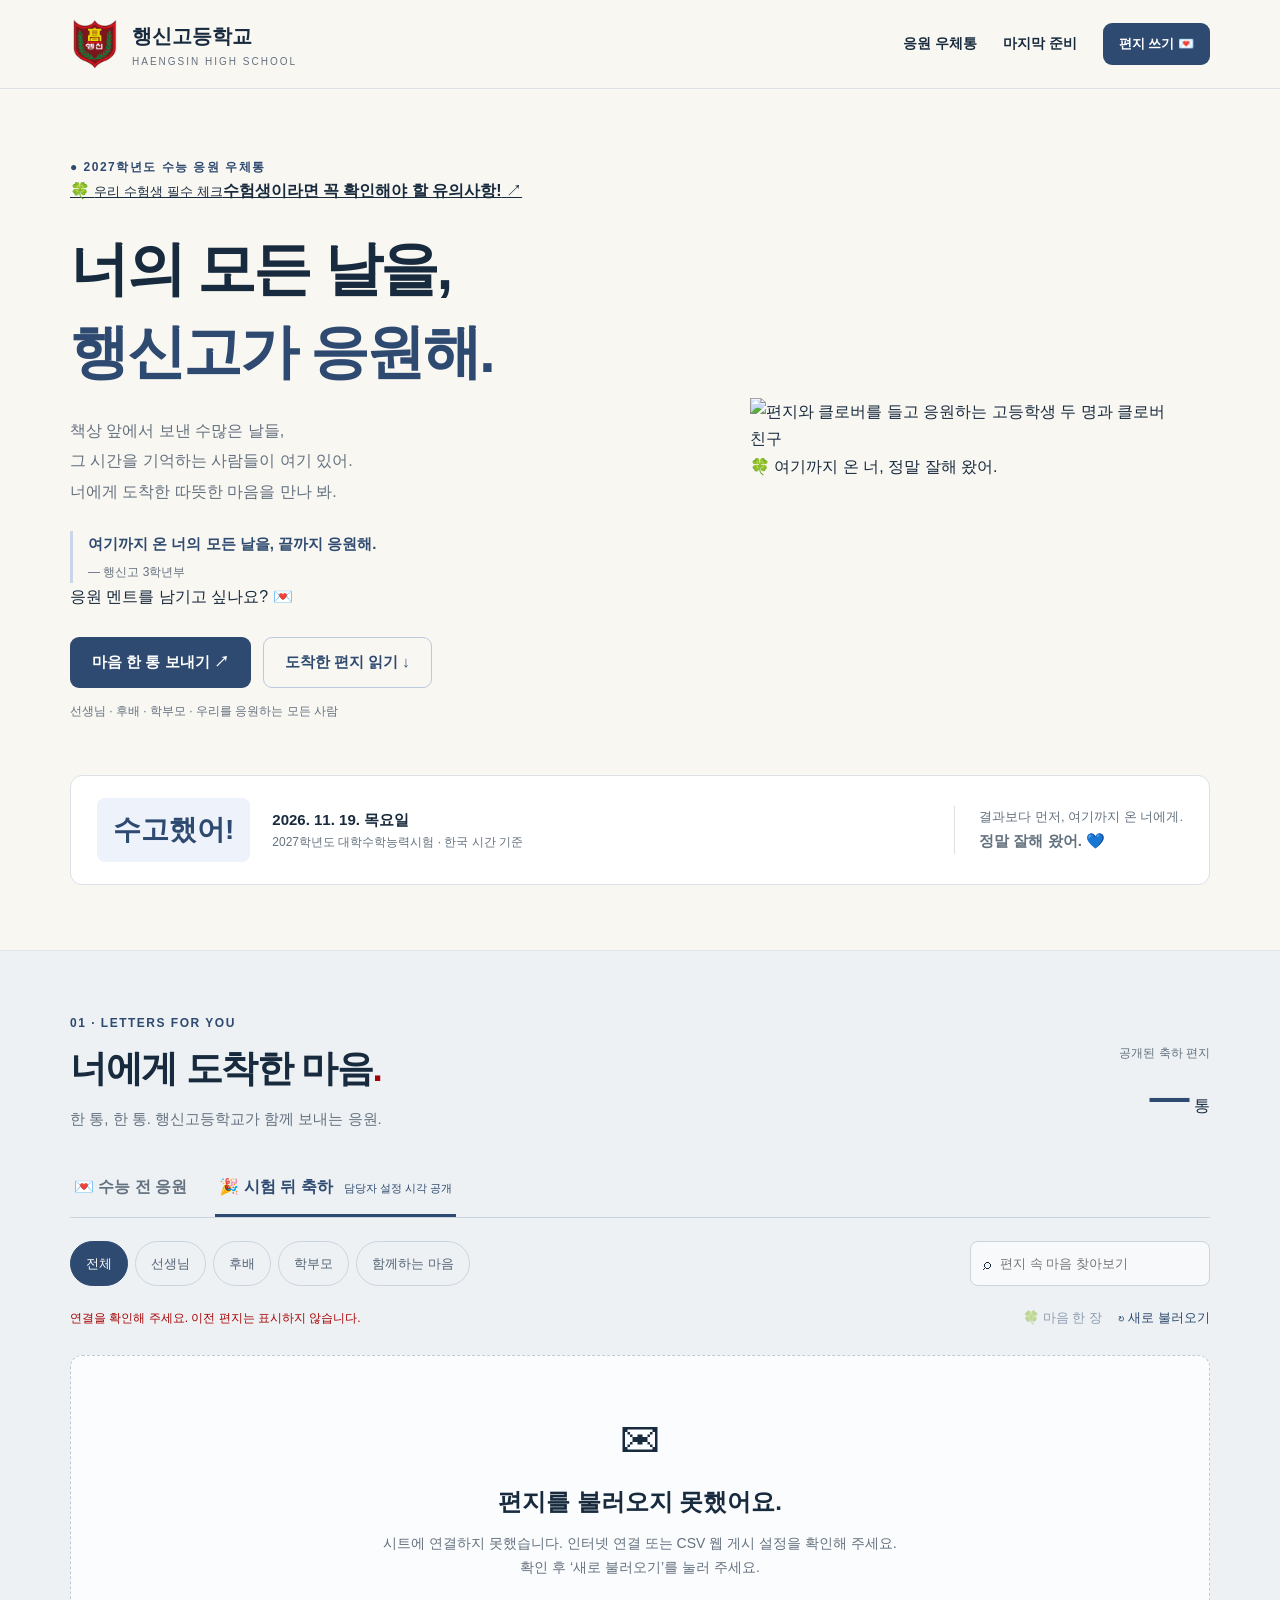
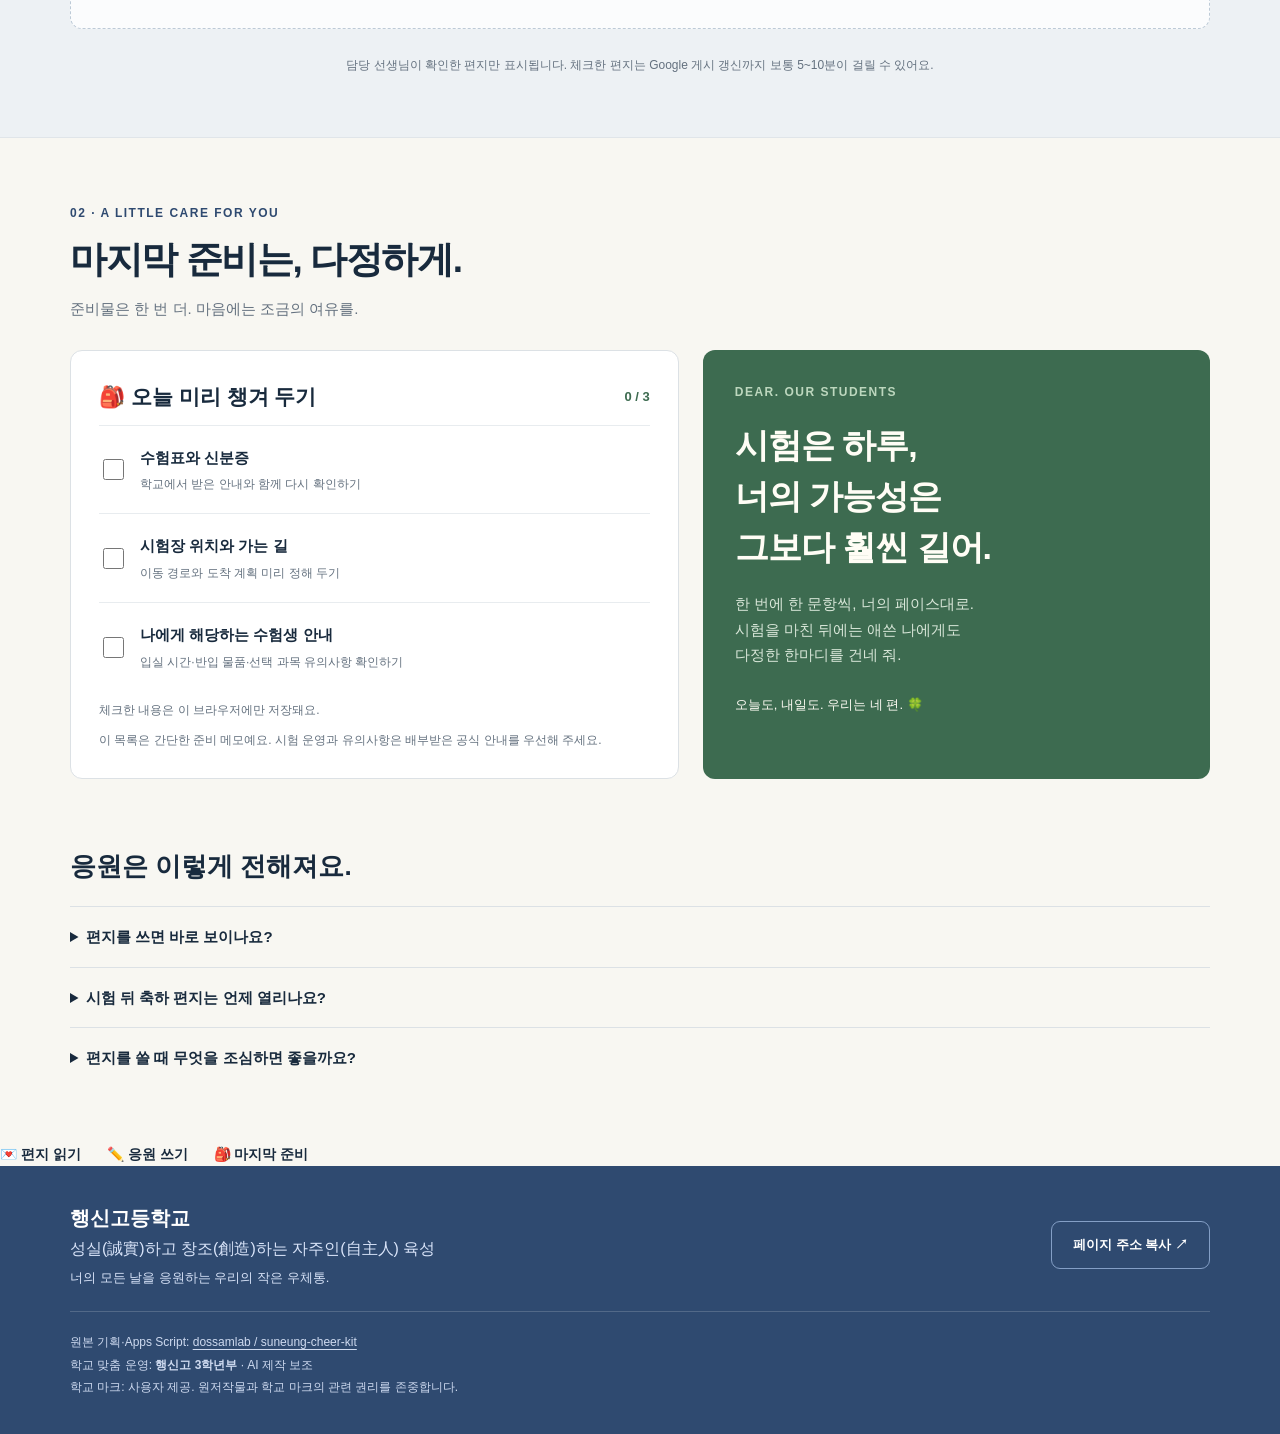
==== commit 78f06e8c: "Add files via upload" ====
--- a/index.html
+++ b/index.html
@@ -3,7 +3,7 @@
 <head>
 <meta charset="utf-8">
 <meta name="viewport" content="width=device-width, initial-scale=1">
-<meta name="theme-color" content="#002f82">
+<meta name="theme-color" content="#2f4a70">
 <meta name="description" content="행신고등학교 수험생에게 보내는 따뜻한 마음, 수능 응원 우체통">
 <title>행신고등학교 · 수능 응원 우체통</title>
 <link rel="icon" href="./favicon.png" type="image/png">
@@ -17,7 +17,7 @@
 원본 기획·Google Apps Script: dossamlab / suneung-cheer-kit
 https://github.com/dossamlab/suneung-cheer-kit
 
-일산동고 맞춤 기획·추가 개발: 일산동고 최진영
+행신고 맞춤 운영: 행신고 3학년부
 AI 제작 보조. 학교 맞춤 화면·모바일 경험·데이터 표시 기능을 개선했습니다.
 
 기존 window.SCHOOL 설정과 from,text,type,group CSV 형식을 사용합니다.
@@ -28,8 +28,8 @@
 
 <style>
 :root {
-  --blue: #002f82;
-  --green: #004c20;
+  --blue: #2f4a70;
+  --green: #3d6b50;
   --red: #a50404;
   --ink: #182a3d;
   --muted: #64717f;
@@ -121,7 +121,7 @@
   border-radius: 50%;
   background: var(--blue);
   color: #fff;
-  font-size: 12px;
+  font-size: 13px;
   font-weight: 800;
   letter-spacing: 1px;
   flex-shrink: 0;
@@ -129,12 +129,12 @@
 
 .brand strong {
   display: block;
-  font-size: 18px;
+  font-size: 20px;
 }
 
 .brand small {
   display: block;
-  font-size: 9px;
+  font-size: 10px;
   letter-spacing: 2px;
   color: var(--muted);
 }
@@ -143,7 +143,7 @@
   display: flex;
   align-items: center;
   gap: 26px;
-  font-size: 13px;
+  font-size: 14px;
   font-weight: 700;
 }
 
@@ -160,13 +160,13 @@
   min-height: 48px;
   background: var(--blue);
   color: #fff;
-  font-size: 14px;
+  font-size: 15px;
   font-weight: 700;
   text-decoration: none;
   line-height: 1.5;
 }
 
-.btn:hover { background: #164b98; }
+.btn:hover { background: #3e5c86; }
 
 .btn.light {
   background: transparent;
@@ -177,7 +177,7 @@
 .btn.small {
   padding: 10px 15px;
   min-height: 40px;
-  font-size: 12px;
+  font-size: 13px;
 }
 
 .form-link[aria-disabled="true"] {
@@ -198,14 +198,14 @@
 
 .eyebrow {
   color: var(--blue);
-  font-size: 11px;
+  font-size: 12px;
   font-weight: 800;
   letter-spacing: 1.5px;
 }
 
 .hero h1 {
   margin: 22px 0;
-  font-size: clamp(36px, 4.6vw, 58px);
+  font-size: clamp(40px, 4.6vw, 64px);
   line-height: 1.42;
   letter-spacing: -2.5px;
 }
@@ -213,7 +213,7 @@
 .hero h1 span { color: var(--blue); }
 
 .intro {
-  font-size: 15px;
+  font-size: 16px;
   color: var(--muted);
   line-height: 1.9;
 }
@@ -225,7 +225,7 @@
 }
 
 .school-message p {
-  font-size: 14px;
+  font-size: 15px;
   color: #304b70;
   font-weight: 600;
   white-space: pre-wrap;
@@ -236,7 +236,7 @@
   display: block;
   margin-top: 6px;
   color: var(--muted);
-  font-size: 11px;
+  font-size: 12px;
 }
 
 .actions {
@@ -248,7 +248,7 @@
 
 .micro {
   color: var(--muted);
-  font-size: 11px;
+  font-size: 12px;
   margin-top: 13px;
 }
 
@@ -280,20 +280,20 @@
   background: #fffdf8;
   border: 1px solid #e4e0d8;
   border-radius: 6px;
-  box-shadow: 0 15px 35px #002f8210;
+  box-shadow: 0 15px 35px #2f4a7010;
 }
 
 .paper small {
   display: block;
   color: var(--blue);
-  font-size: 9px;
+  font-size: 10px;
   letter-spacing: 1px;
   border-bottom: 1px solid var(--line);
   padding-bottom: 13px;
 }
 
 .paper p {
-  font-size: 28px;
+  font-size: 31px;
   font-weight: 800;
   line-height: 1.55;
   color: var(--blue);
@@ -315,14 +315,14 @@
   transform: rotate(-7deg);
   background: var(--blue);
   border-radius: 8px 8px 15px 15px;
-  box-shadow: 0 18px 28px #002f8217;
+  box-shadow: 0 18px 28px #2f4a7017;
 }
 
 .envelope::before {
   content: "";
   position: absolute;
   inset: 0;
-  background: #154a9b;
+  background: #3e5c86;
   clip-path: polygon(0 0, 50% 58%, 100% 0, 100% 100%, 0 100%);
   border-radius: inherit;
 }
@@ -331,7 +331,7 @@
   content: "";
   position: absolute;
   inset: 0;
-  background: #073989;
+  background: #243b5a;
   clip-path: polygon(0 100%, 50% 45%, 100% 100%);
   border-radius: inherit;
 }
@@ -348,7 +348,7 @@
   border-radius: 50%;
   background: var(--red);
   color: white;
-  font-size: 25px;
+  font-size: 28px;
   outline: 3px solid #bb2929;
 }
 
@@ -357,7 +357,7 @@
   z-index: 1;
   bottom: 20px;
   left: 25px;
-  font-size: 9px;
+  font-size: 10px;
   letter-spacing: 2px;
   color: #d7e3ff;
 }
@@ -381,22 +381,22 @@
   outline-offset: -8px;
 }
 
-.sticker small { font-size: 11px; }
-.sticker strong { font-size: 21px; }
+.sticker small { font-size: 12px; }
+.sticker strong { font-size: 23px; }
 
 .spark {
   position: absolute;
   right: 0;
   top: 3px;
   color: var(--red);
-  font-size: 39px;
+  font-size: 43px;
 }
 
 .clover {
   position: absolute;
   left: 0;
   top: 95px;
-  font-size: 26px;
+  font-size: 29px;
 }
 
 /* 날짜 안내 */
@@ -414,7 +414,7 @@
 .dday {
   background: #edf2fb;
   color: var(--blue);
-  font-size: 25px;
+  font-size: 28px;
   font-weight: 800;
   padding: 8px 16px;
   border-radius: 8px;
@@ -423,20 +423,20 @@
 
 .ribbon strong {
   display: block;
-  font-size: 14px;
+  font-size: 15px;
 }
 
 .ribbon small {
   display: block;
   color: var(--muted);
-  font-size: 11px;
+  font-size: 12px;
 }
 
 .ribbon-note {
   margin-left: auto;
   padding-left: 24px;
   border-left: 1px solid var(--line);
-  font-size: 12px;
+  font-size: 13px;
   color: var(--muted);
 }
 
@@ -456,14 +456,14 @@
 }
 
 .section-head h2 {
-  font-size: 34px;
+  font-size: 37px;
   letter-spacing: -1.4px;
   line-height: 1.45;
   margin-top: 9px;
 }
 
 .section-head p:not(.eyebrow) {
-  font-size: 14px;
+  font-size: 15px;
   color: var(--muted);
   margin-top: 10px;
 }
@@ -475,13 +475,13 @@
 
 .count small {
   display: block;
-  font-size: 11px;
+  font-size: 12px;
   color: var(--muted);
 }
 
 .count strong {
   color: var(--blue);
-  font-size: 36px;
+  font-size: 40px;
 }
 
 .tabs {
@@ -496,7 +496,7 @@
   background: transparent;
   padding: 14px 4px;
   color: var(--muted);
-  font-size: 15px;
+  font-size: 16px;
   font-weight: 700;
 }
 
@@ -506,7 +506,7 @@
 }
 
 .tab small {
-  font-size: 10px;
+  font-size: 11px;
   margin-left: 7px;
   font-weight: 400;
 }
@@ -528,7 +528,7 @@
   border: 1px solid #cbd5df;
   background: transparent;
   color: #536274;
-  font-size: 12px;
+  font-size: 13px;
   padding: 8px 15px;
   border-radius: 25px;
 }
@@ -556,7 +556,7 @@
   background: transparent;
   border: 0;
   color: var(--ink);
-  font-size: 12px;
+  font-size: 13px;
 }
 
 .search:focus-within { outline: 2px solid var(--blue); }
@@ -571,7 +571,7 @@
 }
 
 .status {
-  font-size: 11px;
+  font-size: 12px;
   color: var(--muted);
 }
 
@@ -588,7 +588,7 @@
   background: none;
   color: var(--blue);
   padding: 5px 0;
-  font-size: 12px;
+  font-size: 13px;
 }
 
 .text-btn:hover { text-decoration: underline; }
@@ -628,7 +628,7 @@
 .badge {
   background: #edf2fb;
   color: var(--blue);
-  font-size: 11px;
+  font-size: 12px;
   padding: 3px 8px;
   border-radius: 4px;
 }
@@ -638,7 +638,7 @@
 .other .badge { background: #f4f0e9; color: #766247; }
 
 .number {
-  font-size: 10px;
+  font-size: 11px;
   color: #98a6b6;
 }
 
@@ -647,7 +647,7 @@
   overflow-wrap: anywhere;
   word-break: normal;
   line-height: 1.9;
-  font-size: 15px;
+  font-size: 16px;
   margin: 20px 0;
   display: -webkit-box;
   -webkit-box-orient: vertical;
@@ -663,7 +663,7 @@
   align-items: center;
   gap: 10px;
   margin-top: auto;
-  font-size: 11px;
+  font-size: 12px;
 }
 
 .card-from {
@@ -674,7 +674,7 @@
 
 .card-bottom button {
   white-space: nowrap;
-  font-size: 11px;
+  font-size: 12px;
 }
 
 .card.highlight {
@@ -691,15 +691,15 @@
   padding: 48px 20px;
 }
 
-.empty-icon { font-size: 36px; }
+.empty-icon { font-size: 40px; }
 
 .empty h3 {
   margin: 10px 0;
-  font-size: 22px;
+  font-size: 24px;
 }
 
 .empty p {
-  font-size: 13px;
+  font-size: 14px;
   color: var(--muted);
   white-space: pre-line;
 }
@@ -712,7 +712,7 @@
 .footnote {
   text-align: center;
   color: var(--muted);
-  font-size: 11px;
+  font-size: 12px;
   margin-top: 24px;
 }
 
@@ -740,10 +740,10 @@
   margin-bottom: 10px;
 }
 
-.check-title h3 { font-size: 19px; }
+.check-title h3 { font-size: 21px; }
 
 .check-title span {
-  font-size: 12px;
+  font-size: 13px;
   color: var(--green);
   font-weight: 700;
 }
@@ -766,18 +766,18 @@
 
 .check-row strong {
   display: block;
-  font-size: 14px;
+  font-size: 15px;
 }
 
 .check-row small {
   display: block;
-  font-size: 11px;
+  font-size: 12px;
   color: var(--muted);
   margin-top: 4px;
 }
 
 .check-note {
-  font-size: 11px;
+  font-size: 12px;
   color: var(--muted);
   margin-top: 9px;
 }
@@ -792,28 +792,28 @@
 .care .eyebrow { color: #bdd7be; }
 
 .care h3 {
-  font-size: 31px;
+  font-size: 34px;
   line-height: 1.5;
   margin: 18px 0;
   letter-spacing: -1px;
 }
 
 .care p:not(.eyebrow) {
-  font-size: 14px;
+  font-size: 15px;
   color: #d9e7d9;
 }
 
 .care small {
   display: block;
   margin-top: 26px;
-  font-size: 12px;
+  font-size: 13px;
 }
 
 /* 안내와 출처 */
 .faq { padding-bottom: 55px; }
 
 .faq h2 {
-  font-size: 24px;
+  font-size: 26px;
   margin-bottom: 18px;
 }
 
@@ -824,13 +824,13 @@
 
 .faq summary {
   cursor: pointer;
-  font-size: 14px;
+  font-size: 15px;
   font-weight: 700;
 }
 
 .faq details p {
   margin-top: 12px;
-  font-size: 13px;
+  font-size: 14px;
   color: var(--muted);
   max-width: 850px;
   line-height: 1.9;
@@ -851,26 +851,26 @@
 }
 
 .footer-top strong {
-  font-size: 18px;
+  font-size: 20px;
   color: #fff;
 }
 
 .footer-top small {
   display: block;
-  font-size: 12px;
+  font-size: 13px;
   margin-top: 4px;
 }
 
 footer .btn {
   background: transparent;
   border-color: #849fc6;
-  font-size: 12px;
+  font-size: 13px;
 }
 
 .credits {
   border-top: 1px solid #ffffff2b;
   padding-top: 19px;
-  font-size: 11px;
+  font-size: 12px;
   color: #cedaf0;
   line-height: 1.9;
 }
@@ -879,7 +879,7 @@
 
 .share-box {
   margin-top: 14px;
-  font-size: 12px;
+  font-size: 13px;
 }
 
 .share-box input {
@@ -902,7 +902,7 @@
   background: #182a3d;
   color: #fff;
   border-radius: 9px;
-  font-size: 13px;
+  font-size: 14px;
   box-shadow: 0 5px 30px #0003;
   z-index: 20;
 }
@@ -921,21 +921,21 @@
 @media (max-width: 850px) {
   header nav > a:not(.btn) { display: none; }
   .hero { gap: 18px; }
-  .hero h1 { font-size: 39px; }
+  .hero h1 { font-size: 43px; }
   .art { height: 355px; }
   .paper { height: 280px; padding: 19px; }
-  .paper p { font-size: 25px; }
+  .paper p { font-size: 28px; }
   .envelope { height: 175px; }
   .seal { top: 75px; }
   .sticker { width: 92px; height: 92px; bottom: 45px; }
-  .sticker strong { font-size: 18px; }
+  .sticker strong { font-size: 20px; }
   .ribbon-note { display: none; }
   .grid { grid-template-columns: repeat(2, minmax(0, 1fr)); }
   .toolbar { flex-wrap: wrap; }
   .search { width: 100%; }
   .prepare-grid { grid-template-columns: 1fr 1fr; }
   .care { padding: 27px; }
-  .care h3 { font-size: 27px; }
+  .care h3 { font-size: 30px; }
 }
 
 /* 휴대전화 */
@@ -944,10 +944,10 @@
   .header-inner { min-height: 75px; gap: 8px; }
   .brand { gap: 9px; }
   .brand img, .logo-fallback { width: 40px; height: 40px; }
-  .brand strong { font-size: 15px; }
-  .brand small { font-size: 8px; letter-spacing: 1px; }
+  .brand strong { font-size: 16px; }
+  .brand small { font-size: 9px; letter-spacing: 1px; }
   nav { gap: 0; }
-  nav .btn { padding: 9px 12px; font-size: 11px; }
+  nav .btn { padding: 9px 12px; font-size: 12px; }
 
   .hero {
     grid-template-columns: minmax(0, 1fr);
@@ -955,36 +955,36 @@
     gap: 30px;
   }
 
-  .hero h1 { font-size: 39px; letter-spacing: -2px; }
-  .intro { font-size: 14px; }
+  .hero h1 { font-size: 43px; letter-spacing: -2px; }
+  .intro { font-size: 15px; }
   .art { width: 320px; max-width: 100%; height: 340px; }
-  .paper p { font-size: 25px; }
+  .paper p { font-size: 28px; }
   .ribbon { padding: 17px; gap: 15px; margin-bottom: 38px; }
-  .dday { font-size: 21px; padding: 7px 12px; }
-  .ribbon strong { font-size: 12px; }
-  .ribbon small { font-size: 10px; }
+  .dday { font-size: 23px; padding: 7px 12px; }
+  .ribbon strong { font-size: 13px; }
+  .ribbon small { font-size: 11px; }
   .wall { padding: 39px 0; }
   .section-head { gap: 10px; }
-  .section-head h2 { font-size: 28px; }
-  .section-head p:not(.eyebrow) { font-size: 12px; }
-  .count strong { font-size: 28px; }
-  .count small { font-size: 10px; }
+  .section-head h2 { font-size: 31px; }
+  .section-head p:not(.eyebrow) { font-size: 13px; }
+  .count strong { font-size: 31px; }
+  .count small { font-size: 11px; }
   .tabs { gap: 20px; }
-  .tab { font-size: 13px; }
-  .tab small { display: block; margin-left: 0; font-size: 10px; }
-  .filter { font-size: 11px; padding: 8px 12px; }
+  .tab { font-size: 14px; }
+  .tab small { display: block; margin-left: 0; font-size: 11px; }
+  .filter { font-size: 12px; padding: 8px 12px; }
   .subbar { align-items: flex-start; flex-direction: column; gap: 8px; }
   .grid { grid-template-columns: 1fr; }
   .card { min-height: 220px; }
   .prepare { padding: 42px 0; }
   .prepare-grid { grid-template-columns: 1fr; }
   .check-panel, .care { padding: 24px; }
-  .care h3 { font-size: 30px; }
+  .care h3 { font-size: 33px; }
   .footer-top { align-items: flex-start; }
-  .footer-top strong { font-size: 16px; }
+  .footer-top strong { font-size: 18px; }
   .footer-top .btn { padding: 10px 12px; }
   .faq { padding-bottom: 35px; }
-  .actions .btn { font-size: 13px; }
+  .actions .btn { font-size: 14px; }
 }
 
 @media (prefers-reduced-motion: reduce) {
@@ -1351,7 +1351,7 @@
         target="_blank"
         rel="noopener noreferrer"
       >dossamlab / suneung-cheer-kit</a><br>
-      확장 템플릿·통합 안내: <strong>일산동고 최진영</strong><br>학교 맞춤 운영: <strong data-school-credit>행신고 3학년부장 정진</strong>
+      학교 맞춤 운영: <strong data-school-credit>행신고 3학년부</strong>
       · AI 제작 보조<br>
       학교 마크: 사용자 제공.
       원저작물과 학교 마크의 관련 권리를 존중합니다.
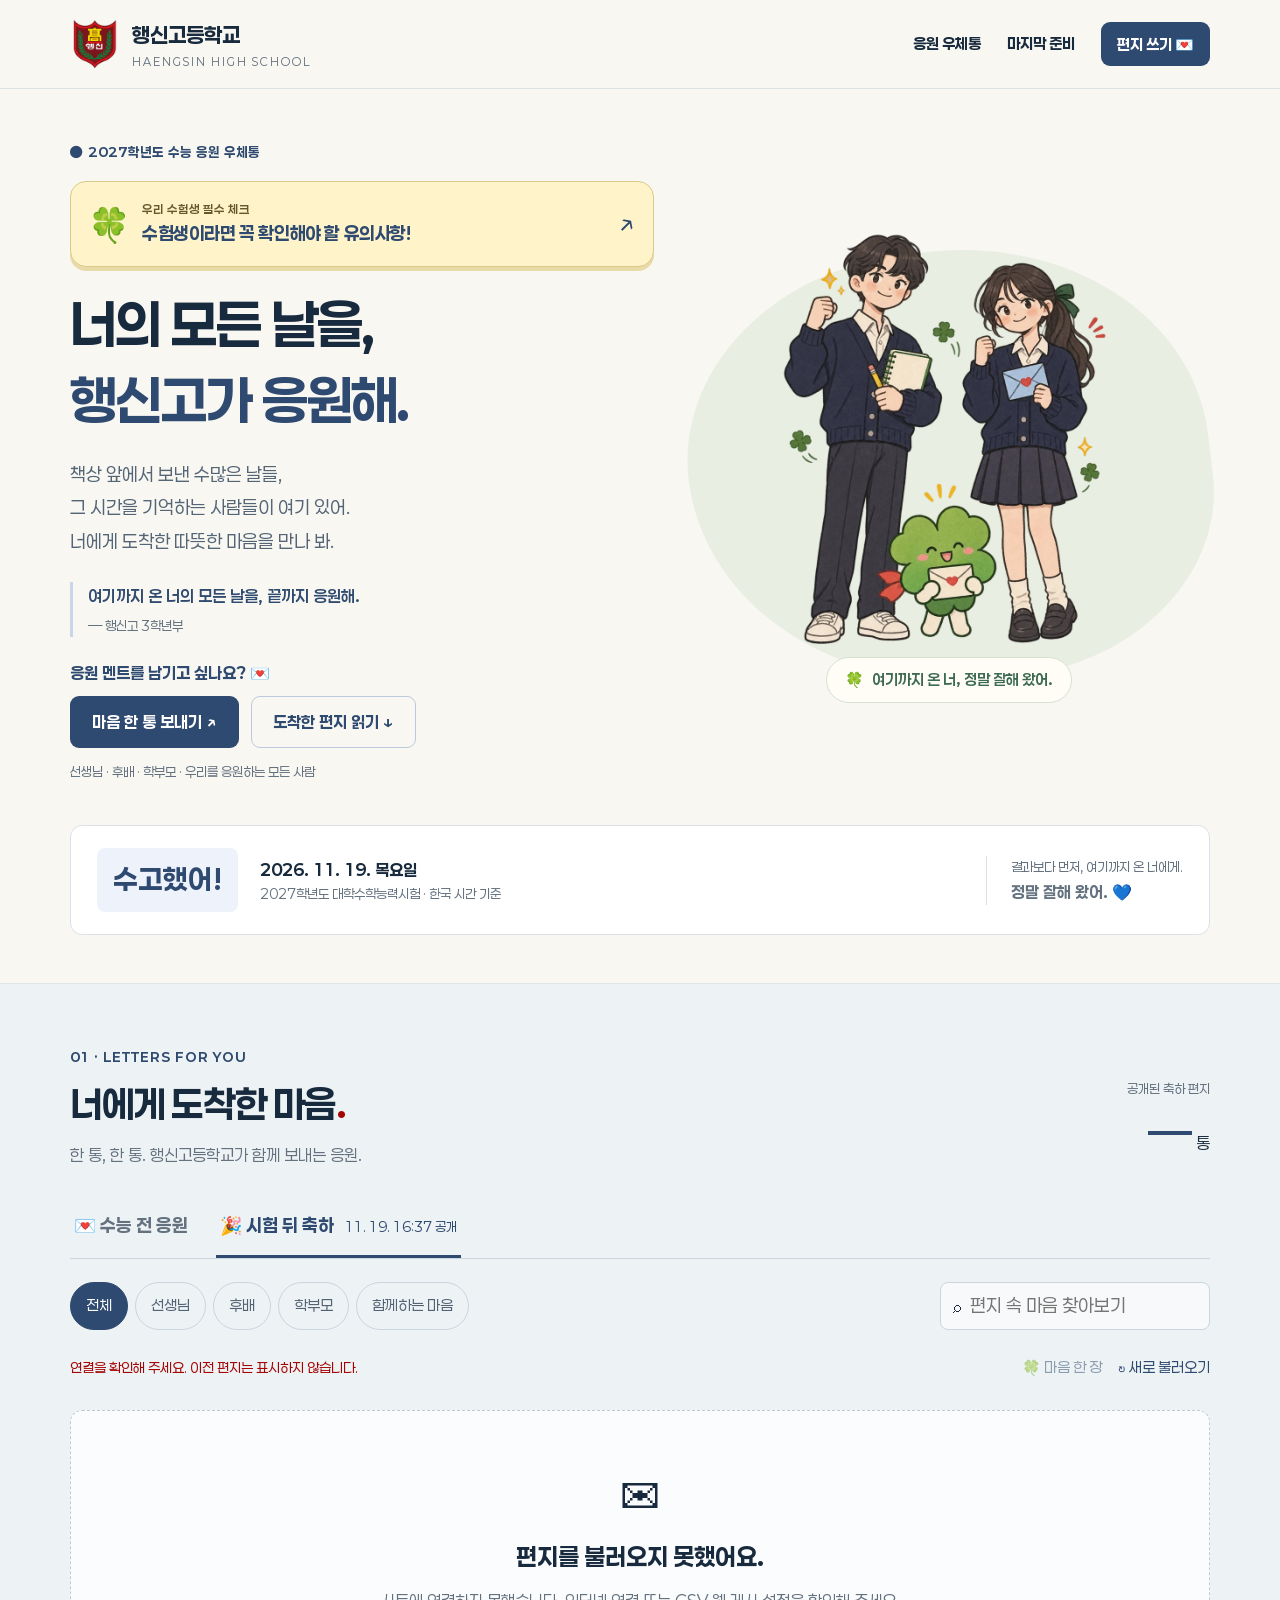
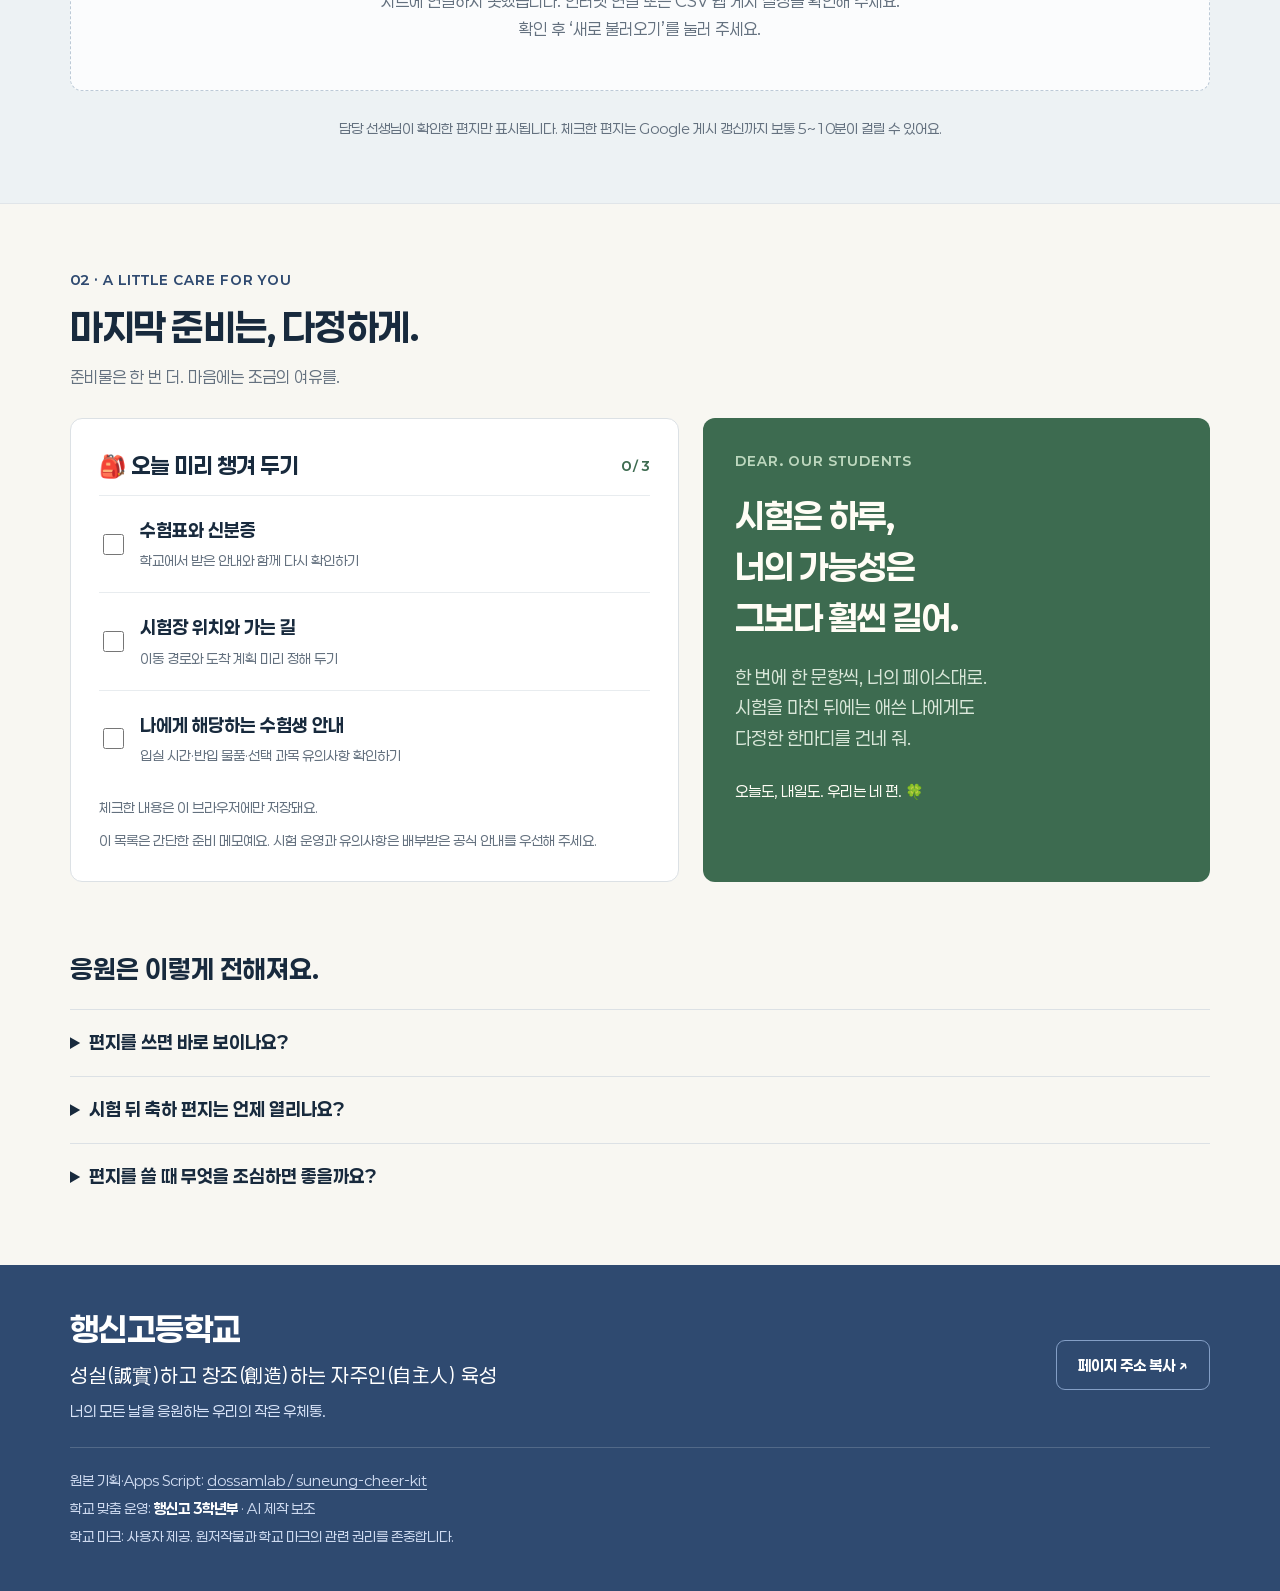
==== commit 0ac01b1a: "Add files via upload" ====
--- a/index.html
+++ b/index.html
@@ -1646,7 +1646,7 @@
           .toLocaleLowerCase()
           .includes(state.query)
       )
-    );
+    ).reverse();
   }
 
   function empty(icon, title, message) {
@@ -1673,7 +1673,7 @@
       el(
         'span',
         'number',
-        'LETTER ' + String(index + 1).padStart(2, '0')
+        'LETTER ' + String(row.no || index + 1).padStart(2, '0')
       )
     );
 
@@ -1857,7 +1857,8 @@
 
       const data = decode(await response.text());
 
-      state.rows = data.rows;
+      // 행신고: 제출 순서 번호를 붙여 최신 편지가 위로 오게 정렬
+      state.rows = data.rows.map((row, i) => Object.assign({}, row, { no: i + 1 }));
       state.loaded = true;
       state.error = '';
 
--- a/assets/fonts.css
+++ b/assets/fonts.css
@@ -0,0 +1,59 @@
+/*
+ * KoPubWorld is used only when already installed on the visitor's device.
+ * No KoPubWorld font files are redistributed or fetched by this stylesheet.
+ *
+ * Paperlogy source: https://github.com/Freesentation/paperlogy
+ * Pinned upstream commit: 8ef35f53b318c7ca914c52b1b382b9a8bad07a61
+ * Copyright 2024 The PAPERLOGY Authors (https://freesentation.blog/paperlogy)
+ * SIL Open Font License 1.1: fonts/OFL-Paperlogy.txt
+ */
+@font-face {
+  font-family: "KoPubWorld Local";
+  src: local("KoPubWorldDotum Medium"), local("KoPubWorldDotum-Medium"),
+       local("KoPubWorldDotum_Pro Medium"), local("KoPubWorldDotum_Pro-Medium"),
+       local("KoPubWorld돋움체 Medium"), local("KoPubWorld돋움체_Pro Medium");
+  font-style: normal;
+  font-weight: 400 500;
+  font-display: swap;
+}
+
+@font-face {
+  font-family: "KoPubWorld Local";
+  src: local("KoPubWorldDotum Bold"), local("KoPubWorldDotum-Bold"),
+       local("KoPubWorldDotum_Pro Bold"), local("KoPubWorldDotum_Pro-Bold"),
+       local("KoPubWorld돋움체 Bold"), local("KoPubWorld돋움체_Pro Bold");
+  font-style: normal;
+  font-weight: 600 900;
+  font-display: swap;
+}
+
+@font-face {
+  font-family: "Paperlogy";
+  src: url("fonts/Paperlogy-4Regular.woff2") format("woff2");
+  font-style: normal;
+  font-weight: 400;
+  font-display: swap;
+}
+
+@font-face {
+  font-family: "Paperlogy";
+  src: url("fonts/Paperlogy-6SemiBold.woff2") format("woff2");
+  font-style: normal;
+  font-weight: 600;
+  font-display: swap;
+}
+
+@font-face {
+  font-family: "Paperlogy";
+  src: url("fonts/Paperlogy-7Bold.woff2") format("woff2");
+  font-style: normal;
+  font-weight: 700 900;
+  font-display: swap;
+}
+
+:root {
+  --font-body: "KoPubWorld Local", "Paperlogy", -apple-system,
+    BlinkMacSystemFont, "Apple SD Gothic Neo", "Malgun Gothic", sans-serif;
+  --font-display: "Paperlogy", "KoPubWorld Local", -apple-system,
+    BlinkMacSystemFont, "Apple SD Gothic Neo", "Malgun Gothic", sans-serif;
+}
--- a/assets/site.css
+++ b/assets/site.css
@@ -0,0 +1,170 @@
+/* 행신고 3학년부 · AI 제작 보조 */
+:root { --warm: #f0eee5; --soft-green: #e8efe6; }
+body { font-family: "KoPubWorld Local", "Paperlogy", "Apple SD Gothic Neo", "Malgun Gothic", sans-serif; }
+button, input { font-family: inherit; }
+html { scroll-padding-top: 24px; }
+.wrap { width: min(1140px, calc(100% - 48px)); }
+.brand img { flex-shrink: 0; }
+.brand small { font-size: 11px; }
+.brand strong { font-size: 21px; }
+.btn { font-size: 16px; min-height: 48px; }
+.btn.small { font-size: 15px; min-height: 44px; }
+nav { font-size: 15px; }
+header nav > a:not(.btn) { display: inline-flex; align-items: center; min-height: 44px; }
+.hero { grid-template-columns: 1.12fr 1fr; gap: 35px; padding: 52px 0 42px; }
+.hero h1 { font-size: clamp(42px, 4.2vw, 59px); line-height: 1.4; letter-spacing: -1.9px; margin: 20px 0; }
+.intro { color: #546576; font-size: 18px; line-height: 1.85; }
+.eyebrow { font-size: 13px; letter-spacing: 1px; }
+.school-message p { font-size: 16px; }
+.school-message small, .micro { font-size: 13px; }
+.hero-visual { position: relative; isolation: isolate; margin: 0; padding: 10px 10px 0; text-align: center; min-width: 0; }
+.hero-visual img { display: block; position: relative; width: 100%; height: auto; max-height: 420px; object-fit: contain; }
+.visual-halo { position: absolute; z-index: -1; inset: 30px 0 20px; border-radius: 48% 52% 43% 57%; background: #e9eee2; transform: rotate(-7deg); }
+.hero-visual figcaption { display: inline-flex; align-items: center; gap: 8px; margin-top: 6px; border: 1px solid #d7e1d0; border-radius: 30px; background: #fffdf6; padding: 9px 18px; color: var(--green); font-weight: 600; font-size: 15px; }
+.ribbon { margin-bottom: 48px; }
+.ribbon strong { font-size: 16px; }
+.ribbon small { font-size: 13px; }
+.wall { background: #edf2f4; }
+.section-head p:not(.eyebrow) { font-size: 16px; }
+.count small { font-size: 13px; }
+.tabs { gap: 24px; }
+.tab { min-height: 54px; font-size: 18px; }
+.tab small { font-size: 13px; }
+.filter { font-size: 15px; padding: 9px 15px; min-height: 44px; }
+.search { min-height: 48px; width: 270px; }
+.search input { font-size: 18px; line-height: 1.5; }
+.status, .footnote { font-size: 14px; }
+.tools { gap: 16px; }
+.text-btn, .card-bottom button { font-size: 15px; min-height: 44px; padding: 8px 0; }
+.card { border-radius: 16px; padding: 24px; background: #fffdf8; box-shadow: 0 4px 14px #2f4a7005; }
+.card-text { font-size: 18px; line-height: 1.9; }
+.card-from { font-size: 14px; }
+.badge { font-size: 13px; }
+.number { font-size: 12px; color: #69788a; }
+.empty p { font-size: 16px; }
+.check-title h3 { font-size: 22px; }
+.check-row strong { font-size: 18px; }
+.check-row small, .check-note { font-size: 14px; }
+.check-row { min-height: 68px; }
+.care p:not(.eyebrow) { font-size: 18px; }
+.care small { font-size: 15px; }
+.faq summary { font-size: 18px; min-height: 32px; }
+.faq details p { font-size: 16px; }
+.share-kit { display: grid; grid-template-columns: 1fr auto; align-items: center; gap: 40px; border-top: 1px solid var(--line); padding-top: 42px; padding-bottom: 48px; }
+.share-kit h2 { font-size: 31px; line-height: 1.5; letter-spacing: -1px; margin: 8px 0 12px; }
+.share-kit p:not(.eyebrow) { color: var(--muted); font-size: 16px; line-height: 1.85; }
+.share-kit .actions { align-items: center; margin-top: 20px; gap: 10px; }
+.qr-svg { display: inline-flex; min-height: 44px; align-items: center; font-size: 14px; color: var(--blue); text-underline-offset: 4px; padding: 0 8px; }
+.qr-card { margin: 0; text-align: center; background: white; padding: 14px 18px; border: 1px solid var(--line); border-radius: 14px; }
+.qr-card img { display: block; width: 172px; height: 172px; margin: auto; }
+.qr-card figcaption { font-size: 13px; color: var(--blue); margin-top: 4px; }
+footer { padding: 40px 0; }
+.footer-top strong { font-size: 33px; line-height: 1.5; letter-spacing: -.6px; }
+.school-motto { font-size: 23px; color: #fff; letter-spacing: 3px; margin: 5px 0 8px; }
+.footer-top small { font-size: 15px; }
+footer .btn { font-size: 15px; }
+.credits { font-size: 14px; line-height: 2; }
+.credits strong { color: white; font-weight: 700; }
+.mobile-nav { display: none; }
+.toast { bottom: 24px; }
+@media (max-width: 1000px) {
+  .toolbar { flex-wrap: wrap; }
+  .search { width: 100%; }
+}
+@media (max-width: 850px) {
+  header nav > a:not(.btn) { display: none; }
+  .hero { gap: 20px; }
+  .hero h1 { font-size: 44px; }
+  .hero-visual img { max-height: 350px; }
+  .hero-visual figcaption { font-size: 13px; padding: 8px 12px; }
+  .share-kit { gap: 22px; }
+  .share-kit h2 { font-size: 28px; }
+}
+@media (max-width: 600px) {
+  body { padding-bottom: calc(74px + env(safe-area-inset-bottom, 0px)); }
+  .wrap { width: calc(100% - 36px); }
+  .header-inner { min-height: 76px; gap: 10px; }
+  .brand { gap: 9px; min-width: 0; }
+  .brand img, .logo-fallback { width: 45px; height: 45px; }
+  .brand strong { font-size: 19px; letter-spacing: -.5px; }
+  .brand small { font-size: 9px; letter-spacing: .7px; }
+  nav .btn { font-size: 14px; padding: 9px 12px; min-height: 44px; white-space: nowrap; }
+  .hero { grid-template-columns: minmax(0,1fr); padding: 28px 0 24px; gap: 18px; min-height: auto; }
+  .eyebrow { font-size: 12px; letter-spacing: .6px; }
+  .hero h1 { font-size: clamp(32px, 8.5vw, 44px); letter-spacing: -1.2px; margin: 14px 0; }
+  .intro { font-size: 16px; line-height: 1.8; }
+  .school-message { margin-top: 17px; padding-left: 12px; }
+  .school-message p { font-size: 15px; }
+  .school-message small { font-size: 13px; }
+  .actions { margin-top: 20px; gap: 9px; }
+  .actions .btn { font-size: 15px; padding: 12px 14px; }
+  .micro { font-size: 12px; line-height: 1.7; margin-top: 10px; }
+  .hero-visual { padding: 0; width: 260px; max-width: 100%; justify-self: center; }
+  .hero-visual img { max-height: 225px; }
+  .visual-halo { inset: 14px 8px 22px; }
+  .hero-visual figcaption { font-size: 13px; margin-top: 5px; padding: 6px 12px; }
+  .ribbon { gap: 12px; padding: 16px; margin-bottom: 28px; border-radius: 14px; }
+  .dday { font-size: 24px; padding: 8px 12px; }
+  .ribbon strong { font-size: 14px; }
+  .ribbon small { font-size: 12px; line-height: 1.65; margin-top: 2px; }
+  .wall { padding: 34px 0; }
+  .section-head { align-items: center; gap: 10px; }
+  .section-head h2 { font-size: 31px; }
+  .section-head p:not(.eyebrow) { font-size: 15px; }
+  .count { white-space: normal; min-width: 56px; flex-shrink: 0; }
+  .count small { font-size: 12px; }
+  .count strong { font-size: 33px; }
+  .tabs { gap: 12px; }
+  .tab { flex: 1; min-width: 0; font-size: 15px; padding: 12px 0; }
+  .tab small { display: block; margin-left: 0; font-size: 12px; line-height: 1.6; }
+  .toolbar { margin-top: 18px; gap: 12px; }
+  .filters { gap: 7px; }
+  .filter { font-size: 14px; padding: 9px 13px; }
+  .subbar { gap: 5px; }
+  .status { font-size: 13px; }
+  .tools { gap: 22px; }
+  .card { min-height: 220px; padding: 22px; }
+  .card-text { font-size: 18px; }
+  .footnote { text-align: left; font-size: 13px; line-height: 1.8; }
+  .check-panel, .care { padding: 22px; border-radius: 15px; }
+  .check-title h3 { font-size: 21px; }
+  .check-row small, .check-note { font-size: 14px; line-height: 1.7; }
+  .care h3 { font-size: 32px; }
+  .faq h2 { font-size: 25px; }
+  .faq summary { line-height: 1.65; }
+  .share-kit { grid-template-columns: minmax(0,1fr); padding-top: 30px; padding-bottom: 34px; gap: 22px; }
+  .share-kit h2 { font-size: 29px; }
+  .share-kit p:not(.eyebrow) { font-size: 15px; }
+  .qr-card { justify-self: center; padding: 12px 20px; }
+  .qr-card img { width: 160px; height: 160px; }
+  .footer-top { flex-direction: column; gap: 20px; align-items: flex-start; }
+  .footer-top strong { font-size: 31px; }
+  .school-motto { font-size: 22px; letter-spacing: 3px; }
+  .footer-top small { font-size: 14px; }
+  .credits { font-size: 13px; line-height: 2; }
+  .mobile-nav { position: fixed; display: grid; grid-template-columns: repeat(3,minmax(0,1fr)); gap: 8px; z-index: 15; bottom: 0; left: 0; right: 0; background: #fffdf8f5; border-top: 1px solid #ccd6df; padding: 9px 12px calc(9px + env(safe-area-inset-bottom,0px)); box-shadow: 0 -3px 15px #2f4a7009; }
+  .mobile-nav a { min-width: 0; min-height: 46px; display: flex; align-items: center; justify-content: center; gap: 5px; font-size: 14px; font-weight: 600; text-decoration: none; color: var(--blue); border-radius: 10px; }
+  .mobile-nav .mobile-write { background: var(--blue); color: white; }
+  .toast { bottom: calc(85px + env(safe-area-inset-bottom,0px)); }
+}
+@media (max-width: 359px) {
+  .wrap { width: calc(100% - 28px); }
+  .brand strong { font-size: 16px; }
+  .brand img, .logo-fallback { width: 39px; height: 39px; }
+  .brand small { font-size: 8px; }
+  nav .btn { padding-inline: 10px; font-size: 13px; }
+  .hero h1 { font-size: 32px; }
+  .actions .btn { padding: 12px 11px; font-size: 14px; }
+  .mobile-nav { gap: 4px; padding-inline: 8px; }
+  .mobile-nav a { font-size: 13px; gap: 3px; }
+}
+
+.resources{padding:0 0 48px}.resources h2{font-size:31px;margin:8px 0 12px}.resources>p:not(.eyebrow){color:var(--muted)}.resource-grid{display:grid;grid-template-columns:repeat(2,minmax(0,1fr));gap:20px;margin-top:24px}.resource-card{padding:24px;border:1px solid var(--line);border-radius:14px;background:white}.resource-card h3{font-size:21px;margin-bottom:16px}.resource-card video{display:block;width:100%;aspect-ratio:16/9;background:#182a3d;margin-bottom:16px;border-radius:8px}@media(max-width:600px){.resource-grid{grid-template-columns:1fr}}
+
+.student-notice{display:flex;align-items:center;gap:12px;margin-top:18px;padding:15px 17px;border:1px solid #dbc98c;border-radius:16px;background:#fff3c9;color:#2f4a70;text-decoration:none;box-shadow:0 4px 0 #e9dba8;line-height:1.6}.student-notice:hover{background:#ffedb0;transform:translateY(-1px)}.notice-icon{font-size:34px;flex-shrink:0}.student-notice small{display:block;font-size:12px;color:#65582d;font-weight:600}.student-notice strong{display:block;font-size:18px;letter-spacing:-.4px}.notice-arrow{margin-left:auto;font-size:28px;flex-shrink:0}.cheer-invite{margin-top:22px;font-size:16px;color:#2f4a70;font-weight:700}.hero .actions{margin-top:10px}@media(max-width:600px){.student-notice{padding:12px 13px;gap:10px;margin-top:15px}.student-notice strong{font-size:16px}.student-notice small{font-size:12px}.notice-icon{font-size:30px}.notice-arrow{font-size:23px}.cheer-invite{font-size:15px;margin-top:18px}}
+
+/* 행신고: 긴 교훈 줄바꿈 대응 */
+.school-motto{letter-spacing:.5px;font-size:20px;line-height:1.6;word-break:keep-all}
+
+/* 행신고: 하단 영역 톤 다운 블루 */
+footer{background:#2f4a70}
